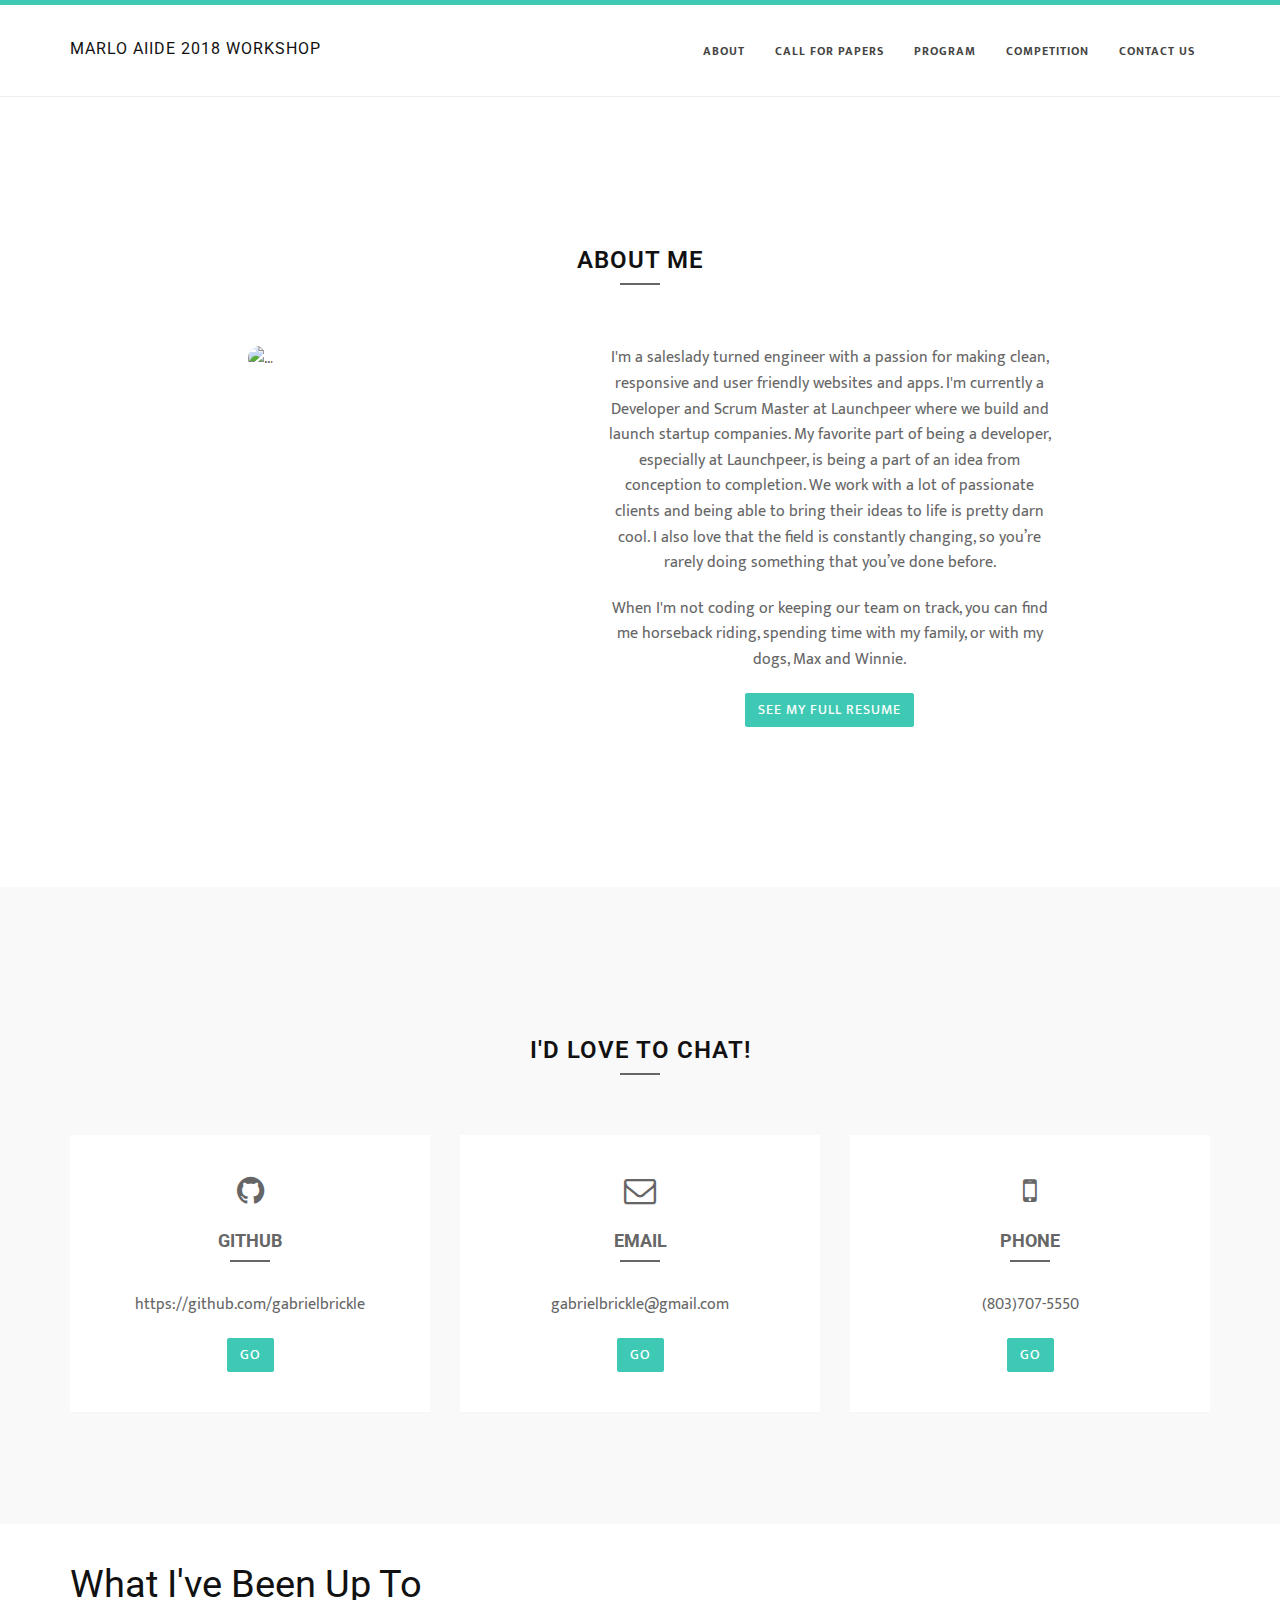
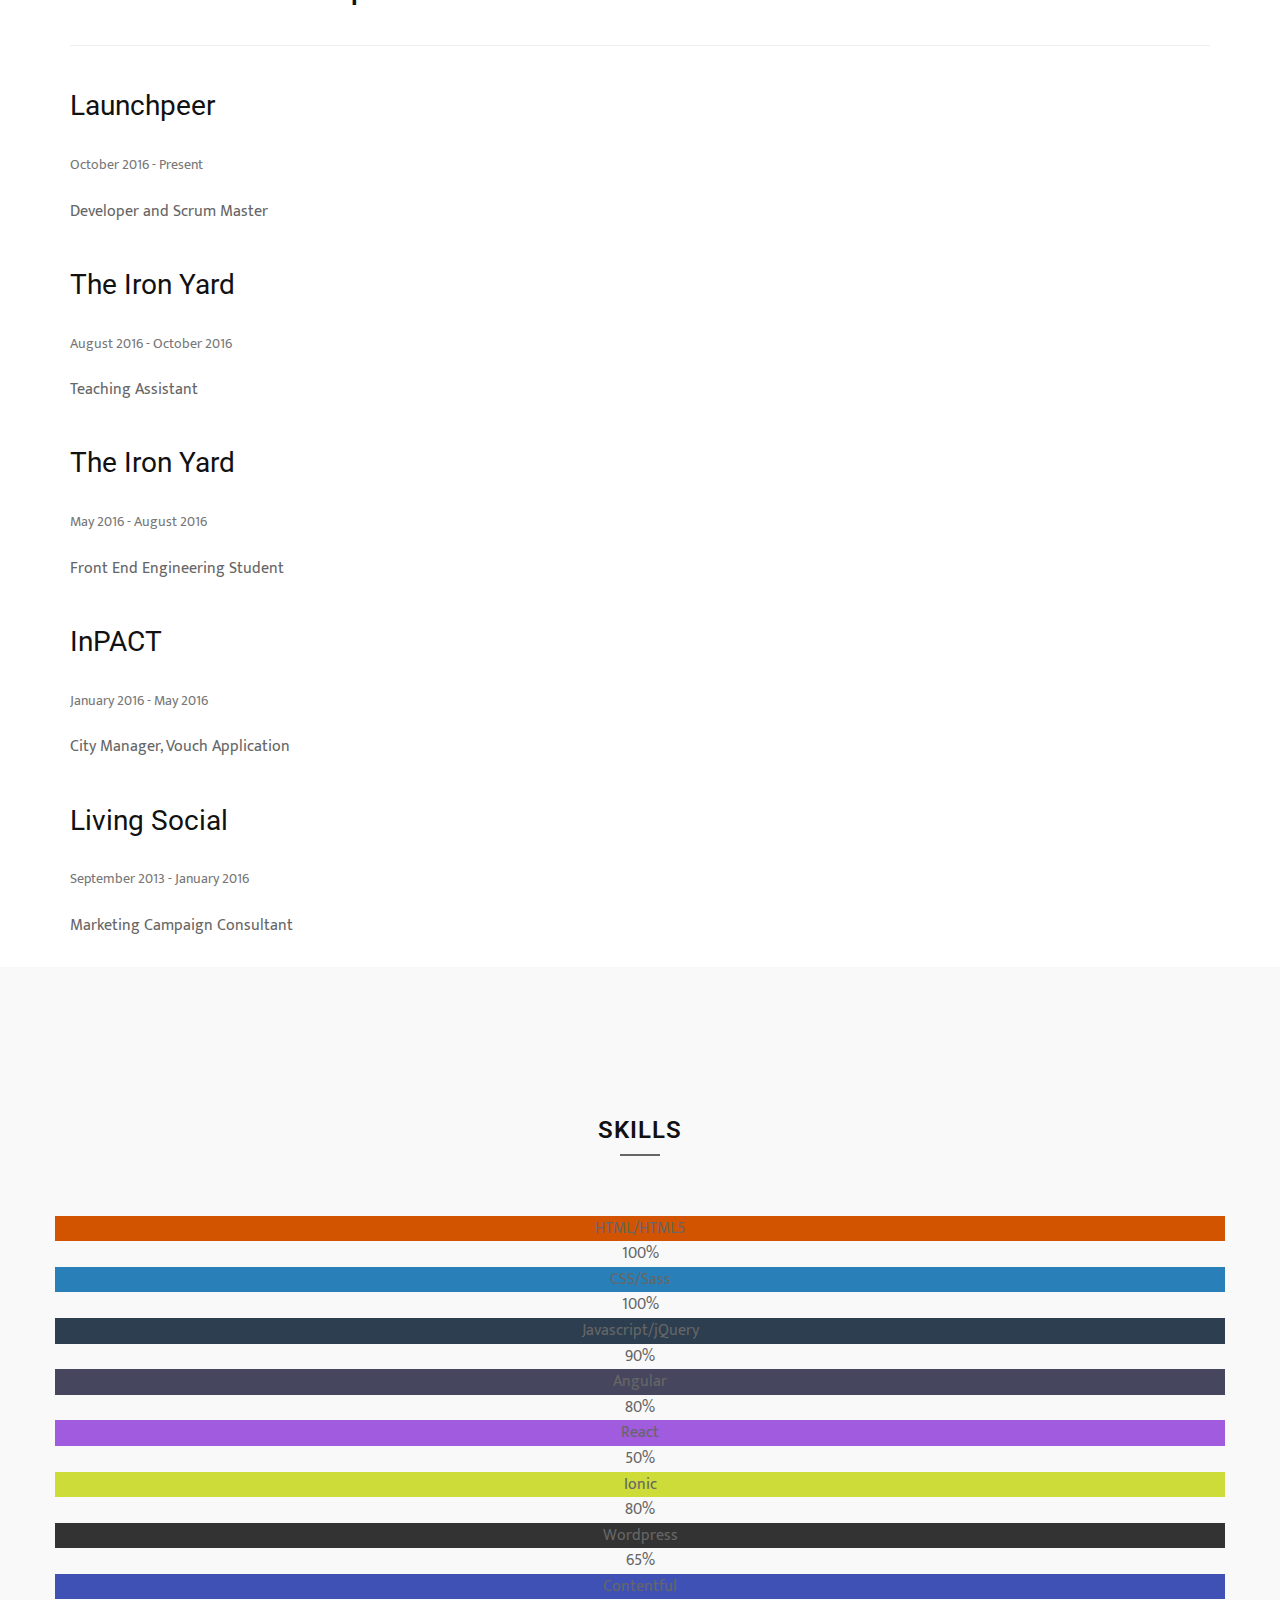
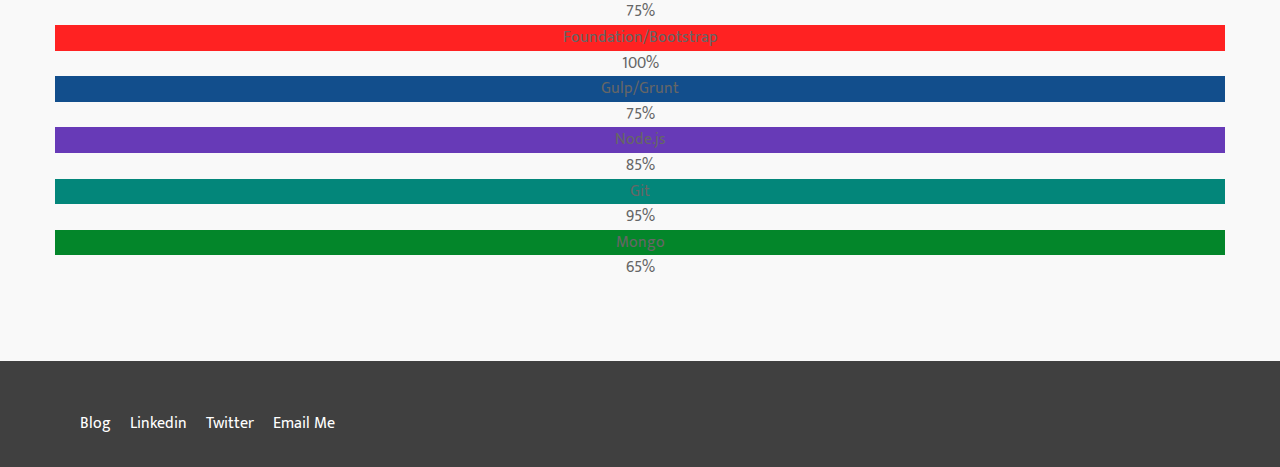
==== test.html @ 27cfbae3 "Merge branch 'master' of https://github.com/marlo-ai/marlo-ai.github.io" ====
<!DOCTYPE html>
<html lang="en">

<head>
    <meta charset="utf-8">
    <meta name="viewport" content="width=device-width, initial-scale=1.0">
    <meta name="description" content="">
    <meta name="author" content="">

    <title>MARLO AIIDE 2018 Workshop</title>

    <!-- css -->
    <link rel="stylesheet" href="https://maxcdn.bootstrapcdn.com/bootstrap/3.2.0/css/bootstrap.min.css">
    <link href="font-awesome/css/font-awesome.min.css" rel="stylesheet" type="text/css" />
    <link href="css/nivo-lightbox.css" rel="stylesheet" />
    <link href="css/nivo-lightbox-theme/default/default.css" rel="stylesheet" type="text/css" />
    <link href="css/animations.css" rel="stylesheet" />
    <link href="css/style.css" rel="stylesheet">
    <link href="color/default.css" rel="stylesheet">
    <link href="css/custom.css" rel="stylesheet">

</head>

<body id="page-top" data-spy="scroll" data-target=".navbar-custom">


    <!-- Navigation -->
    <div id="navigation">
        <nav class="navbar navbar-custom" role="navigation">
            <div class="container">
                <div class="row">
                    <div class="col-md-3">
                        <div class="site-logo">
                            <a href="index.html" class="brand">MARLO AIIDE 2018 Workshop</a>
                        </div>
                    </div>


                    <div class="col-md-9">

                        <!-- Brand and toggle get grouped for better mobile display -->
                        <div class="navbar-header">
                            <button type="button" class="navbar-toggle" data-toggle="collapse" data-target="#menu">
                                <i class="fa fa-bars"></i>
                            </button>
                        </div>
                        <!-- Collect the nav links, forms, and other content for toggling -->
                        <div class="collapse navbar-collapse" id="menu">
                            <ul class="nav navbar-nav navbar-right">
                                <!-- <li class="active"><a href="#intro">Home</a></li> -->
                                 <li><a href="#about">About</a></li>
                                 <li><a href="#cfp">Call for Papers</a></li>
                                 <li><a href="#program">Program</a></li>
                                 <li><a href="#competition">Competition</a></li>
                                 <li><a href="#contact">Contact us</a></li>
                               
                            </ul>
                        </div>
                        <!-- /.Navbar-collapse -->

                    </div>
                </div>
            </div>
            <!-- /.container -->
        </nav>
    </div>
    <!-- /Navigation -->










    <!-- Section: about -->
    <section id="about" class="home-section color-dark bg-white">
      <div class="container marginbot-50">
          <div class="row">
              <div class="col-lg-8 col-lg-offset-2">
                  <div>
                      <div class="section-heading text-center">
                          <h2 class="h-bold">About Me</h2>
                          <div class="divider-header"></div>
                      </div>
                  </div>
              </div>
          </div>

      </div>

        <div class="container marginbot-50">
            <div class="row">
                <div class="col-lg-12">
                  <div class="col-lg-4">
                    <div class="animatedParent">
                        <div class="section-heading text-center animated bounceInDown">
                            <img src="img/headshot.png" alt="..." class="img-circle">

                        </div>
                    </div>
                  </div>
                  <div class="col-lg-8">
                    <div class="col-lg-8 col-lg-offset-2 animatedParent">
                        <div class="text-center">
                            <p>
                                I'm a saleslady turned engineer with a passion for making clean, responsive and user friendly websites and apps. I'm currently a Developer and Scrum Master at Launchpeer where we build and launch startup companies. My favorite part of being a developer, especially at Launchpeer, is being a part of an idea from conception to completion. We work with a lot of passionate clients and being able to bring their ideas to life is pretty darn cool. I also love that the field is constantly changing, so you’re rarely doing something that you’ve done before.
                            </p>
                            <p>
                                When I'm not coding or keeping our team on track, you can find me horseback riding, spending time with my family, or with my dogs, Max and Winnie.
                            </p>
                            <a href="#service" class="btn btn-skin btn-scroll" onClick="window.open('resume/GabrielBudisavljevic2pdf.pdf');">See My Full Resume</a>
                        </div>
                    </div>
                  </div>
                </div>




    </section>
    <!-- /Section: about -->


    <!-- Section: services -->
    <section id="service" class="home-section color-dark bg-gray">
        <div class="container marginbot-50">
            <div class="row">
                <div class="col-lg-8 col-lg-offset-2">
                    <div>
                        <div class="section-heading text-center">
                            <h2 class="h-bold">I'd love to chat!</h2>
                            <div class="divider-header"></div>
                        </div>
                    </div>
                </div>
            </div>

        </div>

        <div class="text-center">
            <div class="container">

                <div class="row animatedParent">
                    <div class="col-xs-6 col-sm-4 col-md-4">
                        <div class="animated rotateInDownLeft">
                            <div class="service-box">
                                <div class="service-icon">
                                    <span class="fa fa-github fa-2x"></span>
                                </div>
                                <div class="service-desc">
                                    <h5>Github</h5>
                                    <div class="divider-header"></div>
                                    <p>
                                        https://github.com/gabrielbrickle
                                    </p>
                                    <a href="https://github.com/gabrielbrickle" class="btn btn-skin" target="_blank">Go</a>
                                </div>
                            </div>
                        </div>
                    </div>
                    <div class="col-xs-6 col-sm-4 col-md-4">
                        <div class="animated rotateInDownLeft slow">
                            <div class="service-box">
                                <div class="service-icon">
                                    <span class="fa fa-envelope-o fa-2x"></span>
                                </div>
                                <div class="service-desc">
                                    <h5>Email</h5>
                                    <div class="divider-header"></div>
                                    <p>
                                        gabrielbrickle@gmail.com
                                    </p>
                                    <a href="mailto:gabrielbrickle@gmail.com" class="btn btn-skin">Go</a>
                                </div>
                            </div>
                        </div>
                    </div>
                    <div class="col-xs-6 col-sm-4 col-md-4">
                        <div class="animated rotateInDownLeft slower">
                            <div class="service-box">
                                <div class="service-icon">
                                    <span class="fa fa-mobile fa-2x"></span>
                                </div>
                                <div class="service-desc">
                                    <h5>Phone</h5>
                                    <div class="divider-header"></div>
                                    <p>
                                        (803)707-5550
                                    </p>
                                    <a href="tel:8037075550" class="btn btn-skin">Go</a>
                                </div>
                            </div>
                        </div>
                    </div>

                </div>
            </div>
        </div>
    </section>
    <!-- /Section: services -->





























    <!-- Section: works -->
    <!-- <section id="works" class="home-section color-dark text-center bg-white">
        <div class="container marginbot-50">
            <div class="row">
                <div class="col-lg-8 col-lg-offset-2">
                    <div>
                        <div class="animatedParent">
                            <div class="section-heading text-center">
                                <h2 class="h-bold animated bounceInDown">Projects</h2>
                                <div class="divider-header"></div>
                            </div>
                        </div>
                    </div>
                </div>
            </div>
        </div>
            <div class="container">
            	<div class="row">
                	<div id="carousel-example-generic" class="carousel slide" data-ride="carousel">
            			<ol class="carousel-indicators">
            			  	<li data-target="#carousel-example-generic" data-slide-to="0" class="active"></li>
            			    <li data-target="#carousel-example-generic" data-slide-to="1"></li>
            			    <li data-target="#carousel-example-generic" data-slide-to="2"></li>
            			</ol>
            			<div class="carousel-inner">
            			    <div class="item active">
            			    	<img src="img/unlockchucktownsnip.jpg" alt="First slide">
                                <div class="header-text hidden-xs">
                                    <div class="col-md-12 text-center">
                                        <h2>
                                        	<span>Unlock Chucktown</span>
                                        </h2>
                                        <br>
                                        <div class="">
                                            <a class="btn btn-theme btn-sm btn-min-block" href="#">Login</a><a class="btn btn-theme btn-sm btn-min-block" href="http://unlockchucktown.com/" target="_blank">Visit Site</a></div>
                                    </div>
                                </div>
            			    </div>
            			    <div class="item">
            			    	<img src="http://unsplash.s3.amazonaws.com/batch%209/barcelona-boardwalk.jpg" alt="Second slide">
                                <div class="header-text hidden-xs">
                                    <div class="col-md-12 text-center">
                                        <h2>
                                            <span>Welcome to LOREM IPSUM</span>
                                        </h2>
                                        <br>
                                        <h3>
                                        	<span>Lorem ipsum dolor sit amet, consectetur adipiscing elit.</span>
                                        </h3>
                                        <br>
                                        <div class="">
                                            <a class="btn btn-theme btn-sm btn-min-block" href="#">Login</a><a class="btn btn-theme btn-sm btn-min-block" href="#">Register</a></div>
                                    </div>
                                </div>
            			    </div>
            			    <div class="item">
            			    	<img src="http://unsplash.s3.amazonaws.com/batch%209/barcelona-boardwalk.jpg" alt="Third slide">
                                <div class="header-text hidden-xs">
                                    <div class="col-md-12 text-center">
                                        <h2>
                                            <span>Welcome to LOREM IPSUM</span>
                                        </h2>
                                        <br>
                                        <h3>
                                        	<span>Lorem ipsum dolor sit amet, consectetur adipiscing elit.</span>
                                        </h3>
                                        <br>
                                        <div class="">
                                            <a class="btn btn-theme btn-sm btn-min-block" href="#">Login</a><a class="btn btn-theme btn-sm btn-min-block" href="#">Register</a></div>
                                    </div>
                                </div>
            			    </div>
            			</div>
            			<a class="left carousel-control" href="#carousel-example-generic" data-slide="prev">
            		    	<span class="glyphicon glyphicon-chevron-left"></span>
            			</a>
            			<a class="right carousel-control" href="#carousel-example-generic" data-slide="next">
            		    	<span class="glyphicon glyphicon-chevron-right"></span>
            			</a>
            		</div>
            	</div>
            </div>
    </section> -->
    <!-- /Section: works -->
    <!-- Section - work experience -->

                <div class="container">
                    		<div class="row">
                				<div class="col-md-12">
                					<div class="page-header">
                					  <h1>What I've Been Up To</h1>
                					</div>
                					<div style="display:inline-block;width:100%;overflow-y:auto;">
                					<ul class="timeline timeline-horizontal">
                						<li class="timeline-item">
                							<div class="timeline-badge"><img src="img/launchpeer.jpg" alt=""></div>
                							<div class="timeline-panel">
                								<div class="timeline-heading">
                									<h4 class="timeline-title">Launchpeer</h4>
                									<p><small class="text-muted">October 2016 - Present</small></p>
                								</div>
                								<div class="timeline-body">
                									<p>Developer and Scrum Master</p>
                								</div>
                							</div>
                						</li>
                						<li class="timeline-item">
                							<div class="timeline-badge"><img src="img/ironyard.png" alt=""></div>
                							<div class="timeline-panel">
                								<div class="timeline-heading">
                									<h4 class="timeline-title">The Iron Yard</h4>
                									<p><small class="text-muted">August 2016 - October 2016</small></p>
                								</div>
                								<div class="timeline-body">
                									<p>Teaching Assistant</p>
                								</div>
                							</div>
                						</li>
                						<li class="timeline-item">
                							<div class="timeline-badge"><img src="img/ironyard.png" alt=""></i></div>
                							<div class="timeline-panel">
                								<div class="timeline-heading">
                									<h4 class="timeline-title">The Iron Yard</h4>
                									<p><small class="text-muted">May 2016 - August 2016</small></p>
                								</div>
                								<div class="timeline-body">
                									<p>Front End Engineering Student</p>
                								</div>
                							</div>
                						</li>
                						<li class="timeline-item">
                							<div class="timeline-badge"><img src="img/inpact.png" alt=""></div>
                							<div class="timeline-panel">
                								<div class="timeline-heading">
                									<h4 class="timeline-title">InPACT</h4>
                									<p><small class="text-muted">January 2016 - May 2016</small></p>
                								</div>
                								<div class="timeline-body">
                									<p>City Manager, Vouch Application</p>
                								</div>
                							</div>
                						</li>
                						<li class="timeline-item">
                							<div class="timeline-badge"><img src="img/ls.png" alt=""></div>
                							<div class="timeline-panel">
                								<div class="timeline-heading">
                									<h4 class="timeline-title">Living Social</h4>
                									<p><small class="text-muted">September 2013 - January 2016</small></p>
                								</div>
                								<div class="timeline-body">
                									<p>Marketing Campaign Consultant</p>
                								</div>
                							</div>
                						</li>
                					</ul>
                				</div>
                				</div>
                			</div>

                		</div>
        <!--/.EMPLOYEMENT END-->
    <!-- Section: contact -->
    <section id="contact" class="home-section nopadd-bot color-dark bg-gray text-center">
        <div class="container marginbot-50">
            <div class="row">
                <div class="col-lg-8 col-lg-offset-2">
                    <div class="animatedParent">
                        <div class="section-heading text-center">
                            <h2 class="h-bold animated bounceInDown">Skills</h2>
                            <div class="divider-header"></div>
                        </div>
                    </div>
                </div>
            </div>

        </div>

        <div class="container">

            <div class="row marginbot-80">

                <div class="skillbar clearfix " data-percent="100%">
                    <div class="skillbar-title" style="background: #d35400;"><span>HTML/HTML5</span></div>
                    <div class="skillbar-bar" style="background: #e67e22;"></div>
                    <div class="skill-bar-percent">100%</div>
                </div>
                <!-- End Skill Bar -->

                <div class="skillbar clearfix " data-percent="100%">
                    <div class="skillbar-title" style="background: #2980b9;"><span>CSS/Sass</span></div>
                    <div class="skillbar-bar" style="background: #3498db;"></div>
                    <div class="skill-bar-percent">100%</div>
                </div>
                <!-- End Skill Bar -->

                <div class="skillbar clearfix " data-percent="90%">
                    <div class="skillbar-title" style="background: #2c3e50;"><span>Javascript/jQuery</span></div>
                    <div class="skillbar-bar" style="background: #2c3e50;"></div>
                    <div class="skill-bar-percent">90%</div>
                </div>
                <!-- End Skill Bar -->

                <div class="skillbar clearfix " data-percent="80%">
                    <div class="skillbar-title" style="background: #46465e;"><span>Angular</span></div>
                    <div class="skillbar-bar" style="background: #5a68a5;"></div>
                    <div class="skill-bar-percent">80%</div>
                </div>

                <div class="skillbar clearfix " data-percent="50%">
                    <div class="skillbar-title" style="background: #a05bde;"><span>React</span></div>
                    <div class="skillbar-bar" style="background: #be5bde;"></div>
                    <div class="skill-bar-percent">50%</div>
                </div>

                <div class="skillbar clearfix " data-percent="80%">
                    <div class="skillbar-title" style="background: #cddc39;"><span>Ionic</span></div>
                    <div class="skillbar-bar" style="background: #89c34a;"></div>
                    <div class="skill-bar-percent">80%</div>
                </div>
                <!-- End Skill Bar -->

                <div class="skillbar clearfix " data-percent="65%">
                    <div class="skillbar-title" style="background: #333333;"><span>Wordpress</span></div>
                    <div class="skillbar-bar" style="background: #525252;"></div>
                    <div class="skill-bar-percent">65%</div>
                </div>

                <div class="skillbar clearfix " data-percent="75%">
                    <div class="skillbar-title" style="background: #3f51b5;"><span>Contentful</span></div>
                    <div class="skillbar-bar" style="background: #3f69b5;"></div>
                    <div class="skill-bar-percent">75%</div>
                </div>
                <!-- End Skill Bar -->

                <div class="skillbar clearfix " data-percent="100%">
                    <div class="skillbar-title" style="background: #ff2222;"><span>Foundation/Bootstrap</span></div>
                    <div class="skillbar-bar" style="background: #ff5722;"></div>
                    <div class="skill-bar-percent">100%</div>
                </div>
                <!-- End Skill Bar -->

                <div class="skillbar clearfix " data-percent="75%">
                    <div class="skillbar-title" style="background: #124e8c;"><span>Gulp/Grunt</span></div>
                    <div class="skillbar-bar" style="background: #4288d0;"></div>
                    <div class="skill-bar-percent">75%</div>
                </div>
                <!-- End Skill Bar -->

                <div class="skillbar clearfix " data-percent="85%">
                    <div class="skillbar-title" style="background: #673ab7;"><span>Node.js</span></div>
                    <div class="skillbar-bar" style="background: #bc76c7;"></div>
                    <div class="skill-bar-percent">85%</div>
                </div>
                <!-- End Skill Bar -->

                <div class="skillbar clearfix " data-percent="95%">
                    <div class="skillbar-title" style="background: #03867a;"><span>Git</span></div>
                    <div class="skillbar-bar" style="background: #009688;"></div>
                    <div class="skill-bar-percent">95%</div>
                </div>

                <div class="skillbar clearfix " data-percent="65%">
                    <div class="skillbar-title" style="background: #03862a;"><span>Mongo</span></div>
                    <div class="skillbar-bar" style="background: #4caf50;"></div>
                    <div class="skill-bar-percent">65%</div>
                </div>
                <!-- End Skill Bar -->



            </div>
    </section>
    <!-- /Section: contact -->


    <footer>
        <div class="container">
            <div class="row">
                <div class="col-md-6">
                    <ul class="footer-menu">
                        <li><a href="https://tiyfinalproject.wordpress.com/" target="_blank">Blog</a></li>
                        <li><a href="https://www.linkedin.com/in/gabriel-brickle-aa842b4a" target="_blank">Linkedin</a></li>
                        <li><a href="https://twitter.com/gabrielbrickle" target="_blank">Twitter</a></li>
                        <li><a href="mailto:gabrielbrickle@gmail.com">Email Me</a></li>
                    </ul>
                </div>
                <div class="col-md-6 text-right">

                    <!--
                        All links in the footer should remain intact.
                        Licenseing information is available at: http://bootstraptaste.com/license/
                        You can buy this theme without footer links online at: http://bootstraptaste.com/buy/?theme=Bocor
                    -->
                </div>
            </div>
        </div>
    </footer>

    <!-- Core JavaScript Files -->
    <script src="js/jquery.min.js"></script>
    <script src="http://maxcdn.bootstrapcdn.com/bootstrap/3.2.0/js/bootstrap.min.js"></script>
    <script src="js/jquery.sticky.js"></script>
    <script src="js/jquery.easing.min.js"></script>
    <script src="js/jquery.scrollTo.js"></script>
    <script src="js/jquery.appear.js"></script>
    <script src="js/stellar.js"></script>
    <script src="js/nivo-lightbox.min.js"></script>
    <script src="js/typed.js" type="text/javascript"></script>
    <script src="js/custom.js"></script>
    <script src="js/css3-animate-it.js"></script>

</body>

</html>
---- css/nivo-lightbox-theme/default/default.css ----
/*
 * Nivo Lightbox Default Theme v1.0
 * http://dev7studios.com/nivo-lightbox
 *
 * Copyright 2013, Dev7studios
 * Free to use and abuse under the MIT license.
 * http://www.opensource.org/licenses/mit-license.php
 */
 
.nivo-lightbox-theme-default.nivo-lightbox-overlay { 
	background: #666;
	background: rgba(0,0,0,0.6); 
}
.nivo-lightbox-theme-default .nivo-lightbox-content.nivo-lightbox-loading { background: url(loading.gif) no-repeat 50% 50%; }

.nivo-lightbox-theme-default .nivo-lightbox-nav {
	top: 10%;
	width: 8%;
	height: 80%;
	text-indent: -9999px;
	background-repeat: no-repeat;
	background-position: 50% 50%;
	opacity: 0.5;
}
.nivo-lightbox-theme-default .nivo-lightbox-nav:hover { 
	opacity: 1; 
	background-color: rgba(0,0,0,0.5);
}
.nivo-lightbox-theme-default .nivo-lightbox-prev { 
	background-image: url(prev.png); 
	border-radius: 0 3px 3px 0;
}
.nivo-lightbox-theme-default .nivo-lightbox-next { 
	background-image: url(next.png); 
	border-radius: 3px 0 0 3px;
}

.nivo-lightbox-theme-default .nivo-lightbox-close {
	display: block;
	background: url(close.png) no-repeat 5px 5px;
	width: 16px;
	height: 16px;
	text-indent: -9999px;
	padding: 5px;
	opacity: 0.5;
}
.nivo-lightbox-theme-default .nivo-lightbox-close:hover { opacity: 1; }

.nivo-lightbox-theme-default .nivo-lightbox-title-wrap { bottom: -7%; }
.nivo-lightbox-theme-default .nivo-lightbox-title {
	font: 14px/20px 'Helvetica Neue', Helvetica, Arial, sans-serif;
	font-style: normal;
	font-weight: normal;
	background: #000;
	color: #fff;
	padding: 7px 15px;
	border-radius: 30px;
}

.nivo-lightbox-theme-default .nivo-lightbox-image img {
	background: #fff;
	-webkit-box-shadow: 0px 1px 1px rgba(0,0,0,0.4);
	   -moz-box-shadow: 0px 1px 1px rgba(0,0,0,0.4);
	        box-shadow: 0px 1px 1px rgba(0,0,0,0.4);
}
.nivo-lightbox-theme-default .nivo-lightbox-ajax,
.nivo-lightbox-theme-default .nivo-lightbox-inline {
	background: #fff;
	padding: 40px;
	-webkit-box-shadow: 0px 1px 1px rgba(0,0,0,0.4);
	   -moz-box-shadow: 0px 1px 1px rgba(0,0,0,0.4);
	        box-shadow: 0px 1px 1px rgba(0,0,0,0.4);
}

@media (-webkit-min-device-pixel-ratio: 1.3),
       (-o-min-device-pixel-ratio: 2.6/2),
       (min--moz-device-pixel-ratio: 1.3),
       (min-device-pixel-ratio: 1.3),
       (min-resolution: 1.3dppx) {

	.nivo-lightbox-theme-default .nivo-lightbox-content.nivo-lightbox-loading { 
		background-image: url(loading@2x.gif); 
		background-size: 32px 32px;
	}
	.nivo-lightbox-theme-default .nivo-lightbox-prev { 
		background-image: url(prev@2x.png); 
		background-size: 48px 48px;
	}
	.nivo-lightbox-theme-default .nivo-lightbox-next { 
		background-image: url(next@2x.png); 
		background-size: 48px 48px;
	}
	.nivo-lightbox-theme-default .nivo-lightbox-close { 
		background-image: url(close@2x.png); 
		background-size: 16px 16px;
	}
	
}
---- css/style.css ----
/* ==== Google font ==== */
@import url(http://fonts.googleapis.com/css?family=Roboto:400,300,700,900);
@import url('http://fonts.googleapis.com/css?family=Ek+Mukta:400,600,700');
*{
	padding:0;
	margin:0;
}


body {
    width: 100%;
    height: 100%;
    font-family: 'Ek Mukta', sans-serif;
	font-weight: 300;
    color: #666;
    background-color: #fff;
	font-size: 16px;
    line-height: 1.6em;
	font-weight: 400;
	overflow-x: hidden;
}

html {
    width: 100%;
    height: 100%;
}

h1 {
	font-size: 38px;
}
h2 {
	font-size: 36px;
}
h3 {
	font-size: 32px;
}
h4 {
	font-size: 28px;
}
h5 {
	font-size: 24px;
}
h6 {
	font-size: 20px;
}

h1,
h2,
h3,
h4,
h5,
h6 {
    margin: 0 0 30px;
    font-family: 'Roboto', sans-serif;
    font-weight: 400;
	color: #111;
}

h1.h-xlight,h2.h-xlight,h3.h-xlight ,h4.h-xlight ,h5.h-xlight ,h6.h-xlight  {
	font-weight: 200;
}

h1.h-light,h2.h-light,h3.h-light ,h4.h-light ,h5.h-light ,h6.h-light  {
	font-weight: 300;
}

h1.h-bold,h2.h-bold,h3.h-bold ,h4.h-bold ,h5.h-bold ,h6.h-bold  {
	font-weight: 600;
}

h1.font-light,h2.font-light,h3.font-light,h4.font-light,h5.font-light,h6.font-light {
	color: #fff;
}

.big-heading {
	font-size: 48px;
	font-weight: 700;
}

p {
    margin: 0 0 20px;

}

p.lead {
	font-weight: 600;
}

.highlight-light {
	background-color: rgba(255,255,255,.5);
	padding: 20px;
	display: inline-block;
	color: #111;
}

.highlight-dark {
	background-color: rgba(0,0,0,.5);
	padding: 20px;
	display: inline-block;
	color: #fff;
}

.highlight-color {
	padding: 20px;
	display: inline-block;
}

a {
    color: #666;
    -webkit-transition: all .2s ease-in-out;
    -moz-transition: all .2s ease-in-out;
    transition: all .2s ease-in-out;
}

a:hover,
a:focus {
    text-decoration: none;
}

blockquote {
  padding: 10px 20px;
  margin: 0 0 20px;
  font-size: 24px;
	line-height: 1.5em;
  font-weight: 300;
  color: #999;
}

blockquote.bg-light {
	background-color: rgba(255,255,255,.8);
	padding: 20px;
	color: #222;
}

blockquote.bg-dark {
	background-color: rgba(0,0,0,.8);
	padding: 20px;
}

blockquote strong {
  font-weight: 700;
}




.light {
    font-weight: 400;
}

/* --- logo --- */
.site-logo {
	margin-top: 10px;
}
.site-logo a.brand {
	color: #111;
	text-transform: uppercase;
	font-family: 'Roboto', sans-serif;
	margin-top: 20px;
}


/* ------- Navigation ------------ */
#navigation {
	background: #fff;
	z-index: 9999;
	width:100%;
    box-sizing:border-box;
	border-bottom: 1px solid #eee;
	box-shadow:0px 0px 20px rgba(0, 0, 0, 0.1);
}


.navbar {
    margin-bottom: 0;
}

.navbar-brand {
    font-weight: 700;
}


.navbar-brand:focus {
    outline: 0;
}

.nav.navbar-nav {
    background-color: rgba(255,255,255,.6);
}

.navbar-custom.top-nav-collapse .nav.navbar-nav {
    background-color: rgba(0,0,0,0);
}


.navbar-custom ul.nav li a {
	font-size: 12px;
	letter-spacing: 1px;
    color: #444;
	text-transform: uppercase;
	font-weight: 700;
}

.navbar-custom.top-nav-collapse ul.nav li a {
	    -webkit-transition: all .2s ease-in-out;
    -moz-transition: all .2s ease-in-out;
    transition: all .2s ease-in-out;
	color: #fff;
}

.navbar-custom ul.nav ul.dropdown-menu {
	  border-radius: 0;
	margin-top: 21px;
	border-top: none;
}

.navbar-custom ul.nav li a:hover ul.dropdown-menu {
	    -webkit-transition: all .2s ease-in-out;
    -moz-transition: all .2s ease-in-out;
    transition: all .2s ease-in-out;
}


.navbar-custom ul.nav ul.dropdown-menu li {
	border-bottom: 1px solid #f5f5f5;

}

.navbar-custom ul.nav ul.dropdown-menu li:last-child{
	border-bottom: none;
}

.navbar-custom ul.nav ul.dropdown-menu li a {
	padding: 10px 20px;
}

.navbar-custom ul.nav ul.dropdown-menu li a:hover {
	background: #fefefe;
}

.navbar-custom.top-nav-collapse ul.nav ul.dropdown-menu li a {
	color: #666;
}

.navbar-custom .nav li a {
    -webkit-transition: background .3s ease-in-out;
    -moz-transition: background .3s ease-in-out;
    transition: background .3s ease-in-out;
}

.navbar-custom .nav li a:hover,
.navbar-custom .nav li a:focus,
.navbar-custom .nav li.active {
    outline: 0;
    background-color: rgba(255,255,255,.2);
}
.navbar-custom .nav li a:hover,
.navbar-custom .nav li a:focus,
.navbar-custom .nav li.active {
    outline: 0;
    background-color: rgba(255,255,255,.2);
}

.navbar-toggle {
    padding: 4px 6px;
    font-size: 14px;
    color: #fff;
}

.navbar-toggle:focus,
.navbar-toggle:active {
    outline: 0;
}


/* misc */
hr {
  margin-top: 10px;
}

hr.bold {
  border-top: 3px solid #eee;
}

.divider-header {
	display: block;
	width: 40px;
	height: 2px;
	margin: 0 auto;
	margin-bottom: 10px;
}

.divider-short {
	display: block;
	width: 60px;
	height: 5px;
	margin: 0 auto;
	margin-bottom: 10px;
}

/* margins */
.marginbot-0{margin-bottom:0 !important;}
.marginbot-10{margin-bottom:10px !important;}
.marginbot-20{margin-bottom:20px !important;}
.marginbot-30{margin-bottom:30px !important;}
.marginbot-40{margin-bottom:40px !important;}
.marginbot-50{margin-bottom:50px !important;}
.marginbot-60{margin-bottom:60px !important;}
.marginbot-70{margin-bottom:70px !important;}
.marginbot-80{margin-bottom:80px !important;}
.marginbot-90{margin-bottom:90px !important;}
.marginbot-100{margin-bottom:100px !important;}

.margintop-0{margin-top:0 !important;}
.margintop-10{margin-top:10px !important;}
.margintop-20{margin-top:20px !important;}
.margintop-30{margin-top:30px !important;}
.margintop-40{margin-top:40px !important;}
.margintop-45{margin-top:45px !important;}
.margintop-50{margin-top:50px !important;}

/* ===========================
--- General sections
============================ */

.home-section {
    padding-top: 150px;
    padding-bottom: 110px;
	display:block;
    position:relative;
    z-index:120;
}

.inner-section {
    padding-top: 110px;
    padding-bottom: 110px;
}


.home-section.nopadd-bot {
    padding-bottom: 0;
}


.section-heading h2 {
	font-size: 24px;
	letter-spacing: 1px;
	text-transform: uppercase;
	margin-bottom: 10px;
}

.section-heading p {
	font-weight: 300;
	font-size: 20px;
	line-height: 1.6em;
}

.color-dark .section-heading h2 {
	color: #111;
}
.color-dark .section-heading p {
	color: #444;
}

.color-dark .divider-short {
	background: #666;
}
.color-dark .divider-header {
	background: #666;
}

.color-light .divider-short {
	background: #666;
}
.color-light .divider-header {
	background: #666;
}


.color-light .section-heading h2 {
	color: #fff;
}
.color-light .section-heading p {
	color: #fefefe;
}

.color-light blockquote,.color-light p {
	color: #fefefe;
}

/* --- section bg var --- */

.bg-white {
	background: #fff;
}

.bg-gray {
	background: #f9f9f9;
}


.bg-dark {
	background: #404040;
}

/* --- section color var --- */

.text-light {
	color: #fff;
}



/* ===========================
--- Intro
============================ */

.hero { background: url(../img/hero-bg.jpg) no-repeat center center; -webkit-background-size: cover; -moz-background-size: cover; -o-background-size: cover; background-size: cover; padding: 200px 0 200px 0; height: auto; }
.hero h1 { font-size: 40px; letter-spacing: 12px; margin: 40px 0 10px; font-weight: 900; color: #fff;}
.hero h1 span { color: #a1a9b0; display: inline-block; }
.hero p { font-size: 24px; font-weight: 400; color: #fefefe; }
.learn-more-btn { background: rgba(61, 201, 179, 1); padding: 20px 40px; border-radius: 5px; -moz-border-radius: 5px; -webkit-border-radius: 5px; -o-border-radius: 5px; color: #fff; text-transform: uppercase; letter-spacing: 1px; display: inline-block; -webkit-box-shadow: 0px 3px 0px 0px #309383; -moz-box-shadow: 0px 3px 0px 0px #309383; box-shadow: 0px 3px 0px 0px #309383; margin: 60px 0 0; font-weight: bold; }
.learn-more-btn:hover, .learn-more-btn:focus { background: rgba(61, 201, 179, 0.6); color: #fff; }



.intro {
	width:100%;
	position:relative;
	padding:0;
}
.intro-inner {
	width:100%;
	position:relative;
	padding:120px 0 20px;
}

.brand-heading {
    font-size: 40px;
}

.intro-text {
    font-size: 18px;
}


/* Carousel Styles */

.carousel-inner img {
    width: 100%;
    max-height: 650px;
}

.carousel-control {
    width: 0;
}

.carousel-control.left,
.carousel-control.right {
	opacity: 1;
	filter: alpha(opacity=100);
	background-image: none;
	background-repeat: no-repeat;
	text-shadow: none;
}

.carousel-control.left span {
	padding: 0;
}

.carousel-control.right span {
	padding: 0;
}

.carousel-control .glyphicon-chevron-left,
.carousel-control .glyphicon-chevron-right,
.carousel-control .icon-prev,
.carousel-control .icon-next {
	position: absolute;
	top: 45%;
	z-index: 5;
	display: inline-block;
}

.carousel-control .glyphicon-chevron-left,
.carousel-control .icon-prev {
	left: 30px;
}

.carousel-control .glyphicon-chevron-right,
.carousel-control .icon-next {
	right: 30px;
}



.carousel-control.left span:hover,
.carousel-control.right span:hover {
	opacity: .7;
	filter: alpha(opacity=70);
}

.carousel-inner > .item {
  margin-left:0;
  margin-top:0;
  margin-bottom:0;
  padding-left: 0;
  width: 100%;
  height: auto;
}
.carousel-inner > .item > img,
.carousel-inner > .item > a > img {
  display: block;
  max-width: 100%;
  height: auto;
  margin-left:0;
  padding-left: 0;
}


/* Carousel Header Styles */
.header-text {
    position: absolute;
    top: 20%;
    left: 1.8%;
    right: auto;
    width: 96.66666666666666%;
    color: #fff;
}

.header-text h2 {
    font-size: 40px;
}

.header-text h2 span {
	padding: 10px;
	color: #fff;
	text-transform: uppercase;
}

.header-text h3 span {
	color: #fff;
}

.btn-min-block {
    min-width: 170px;
    line-height: 26px;
}

.btn-theme {
    color: #fff;
    background-color: transparent;
    border: 2px solid #fff;
    margin-right: 15px;
}

.btn-theme:hover {
    color: #000;
    background-color: #fff;
    border-color: #fff;
}

/* ===========================
--- About
============================ */




/* ===========================
--- Services
============================ */
.service-box {
	background: #fff;
	border-bottom: 2px solid #f7f7f7;
	padding: 40px 20px;
}

.service-box:hover {
    -webkit-transition: all .2s ease-in-out;
    -moz-transition: all .2s ease-in-out;
    transition: all .2s ease-in-out;
	margin-top: -20px;
}

.service-icon {
	margin-bottom: 20px;
}

.service-desc h5 {
	text-transform: uppercase;
	font-weight: 700;
	color: #666;
	font-size: 18px;
	margin-bottom: 10px;
}
.service-desc .divider-header {
	margin-bottom: 30px;
}

/* ===========================
--- Works
============================ */

#owl-works {

}

.item {
    margin: 10px;
}

.item img {
    display: block;
    width: 100%;
    height: auto;
}

/* ===========================
--- Contact
============================ */


.form-group {
  margin-bottom: 20px;
}

form#contact-form .form-group label {
	text-align: left !important;
	display: block;
	text-transform: uppercase;
	font-size: 16px;
}
form#contact-form input,form#contact-form select,form#contact-form textarea {
	font-size: 14px;
	line-height: 1.6em;
	border: 1px solid #eee;
  -webkit-box-shadow: none;
          box-shadow:  none;
	border-radius: 2px;
}

.btn-lg,
.btn-group-lg > .btn {
  border-radius: 2px;
}

form#contact-form input:focus,form#contact-form select:focus,form#contact-form textarea:focus {
  -webkit-box-shadow: 0 1px 2px rgba(0, 0, 0, .05);
          box-shadow: 0 1px 2px rgba(0, 0, 0, .05);
}
.input-group-addon {
  background-color: #fefefe;
  border: 1px solid #eee;
}

.widget-contact {
	text-align: left;
}



/* ===========================
--- Bottom
============================ */

.boxcol-25 {
	width: 100%;
}

.box-social {
	list-style: none;
}

.box-social li {
	width: 25%;
	float: left;
}


.box-social .social-facebook a {
	display: block;
	background: #3873ae;
}


/* ==== Sidebar ==== */
.sidebar .widget h5 {
	font-size: 18px;
	font-weight: 700;
	margin-bottom: 20px;
	text-transform: uppercase;
}
.sidebar .widget {
	margin-bottom: 50px;
}

.widget ul {
	list-style: none;
	margin-left:0;
	padding-left:0;
}
.sidebar .widget ul li {
	margin-left:0;
	padding-left:0;
	margin-bottom: 10px;
}
.sidebar .widget ul li a {
	color: #666;
}


.widget.widget_categories ul li:before {
	display: inline-block;
	font-family: 'Pe-icon-7-stroke';
	speak: none;
	font-style: normal;
	font-weight: normal;
	font-variant: normal;
	text-transform: none;
	line-height: 1;

	/* Better Font Rendering =========== */
	-webkit-font-smoothing: antialiased;
	-moz-osx-font-smoothing: grayscale;
	content: "\e684";
	margin-right: 10px;
}


.widget.widget_recent_post ul li figure {
	float: left;
	margin: 0 20px 0 0;
}

.widget.widget_recent_post ul li {
	margin-bottom: 25px;
}

.widget.widget_recent_post ul li:after {
    content: ".";
    display: block;
    height: 0;
    clear: both;
    visibility: hidden;
}
.widget.widget_recent_post ul li h6 {
	margin-bottom: 10px;
}
.widget.widget_recent_post ul li span {
	font-size: 14px;
}

.widget .tagcloud a {
	padding: 4px 10px;
	color: #fff;
	display:inline-block;
	margin: 0 10px 10px 0;
	font-size: 14px;
	border-radius: 2px;
}

.widget .tagcloud a:hover {
	color: #fff;
	background: #333;
}

/* --- widget --- */

form.search-form input {
	font-size: 18px;
	line-height: 1.6em;
	border: 1px solid #eee;
  -webkit-box-shadow: none;
          box-shadow:  none;
	border-radius: 2px;
}

form.search-form input:focus {
  -webkit-box-shadow: 0 1px 2px rgba(0, 0, 0, .05);
          box-shadow: 0 1px 2px rgba(0, 0, 0, .05);
}



/* ===========================
--- Footer
============================ */

footer {
    background-color: #404040;
}

footer {
	text-align: center;
	padding: 50px 0 30px ;

}

footer p {
	color: #f8f8f8;
	font-size: 14px;
}

footer a.totop {
	color: #fff;
	margin-bottom: 30px;
}
footer a.totop:focus {
	outline: 0;
}



/* menu */
ul.footer-menu {
	list-style: none;
}

ul.footer-menu li {
	float: left;
	margin: 0 0 0 10px;

}

ul.footer-menu li a {
	color: #fff;
	font-size: 16px;
	padding-left: 9px;
	line-height: 1.1em;
}

ul.footer-menu li:first-child a {
	border-left: none;
	padding-left: 0;
}

.social-widget {
	margin-top: 20px;
	margin-bottom: 30px;
}
.social-widget ul li a:hover {
	color: #fff;
}

footer .social-widget ul.team-social li a {
	margin: 0 5px;
}

/* === testimonial slide === */
.testimonialslide {
	margin-top:0;
	padding-top: 0;
}

.testimonialslide ul li blockquote {
	color: #fff;
	border-left: none;
}

.testimonialslide ul li h4 {
	color: #fff;
	font-weight: 900;
}
.testimonialslide ul li h4 span {
	color: #fff;
	font-weight: 400;
}


/* --- button --- */
.btn {
	border-radius: 2px;
	position: relative;
	display: inline-block;
	outline: none;
	color: #fff;
	text-decoration: none;
	text-transform: uppercase;
	letter-spacing: 1px;
	font-weight: 400;
	text-shadow: 0 0 1px rgba(255,255,255,0.3);
	font-size: 14px;
}

.btn.btn-noradius {
	border-radius: 0;
}

a.btn:focus{
	outline: 0;
}

.btn-red {
  color: #fff;
  background-color: #c83539;
  border-color: #c83539;
}
.btn-red:hover,
.btn-red:focus,
.btn-red:active,
.btn-red.active {
  color: #fff;
  background-color: #666;
  border-color: #666;
}
.btn-red:active {
  background-image: none;
}


.btn-skin:hover,
.btn-skin:focus,
.btn-skin:active,
.btn-skin.active {
  color: #fff;
  background-color: #666;
  border-color: #666;
}


.btn-default:hover,
.btn-default:focus {
    border: 1px solid #28c3ab;
    outline: 0;
    color: #000;
    background-color: #28c3ab;
}

.btn-huge {
    padding: 25px;
    font-size: 26px;
}

.banner-social-buttons {
    margin-top: 0;
}

/* --- progress --- */
.progress {
  height: 40px;

}
.progress-bar {
  font-size: 14px;
  line-height: 40px;
}

/* Media queries */

@media(min-width:767px) {

    .navbar {
        padding: 20px 0;
        border-bottom: 0;
        letter-spacing: 1px;
        background: 0 0;
        -webkit-transition: background .5s ease-in-out,padding .5s ease-in-out;
        -moz-transition: background .5s ease-in-out,padding .5s ease-in-out;
        transition: background .5s ease-in-out,padding .5s ease-in-out;
    }

    .top-nav-collapse {
        padding: 0;
        background-color: #000;
    }

    .navbar-custom.top-nav-collapse {
        border-bottom: 1px solid rgba(255,255,255,.3);
    }

    .intro {
        height: 100%;
        padding: 0;
    }

    .brand-heading {
        font-size: 100px;
    }


    .intro-text {
        font-size: 25px;
    }


}
@media (max-width:768px) {
	#navigation {
		padding: 20px 0;
	}
	.site-logo{
		margin: 0 0 0 30px;
		float:none;
	}
	.navbar-custom ul.nav li a {
		color: #eee;
	}
	.navbar-custom ul.nav ul.dropdown-menu li {
		border-bottom: 1px solid #aaa;

	}
	.navbar-header {
		margin-top:-40px;
		padding:0;
	}
	.navbar-header button {
		background: #111;
	}

	.navbar-header button.navbar-toggle {
		padding: 4px 15px;
		font-size: 14px;
		color: #fff;
	}

	.navbar-custom .nav {
		background: #444;
	}

	.service-box {
		margin-bottom: 50px;
	}

	.team-wrap {
		margin-bottom: 30px;
	}

	form#contact-form {
		margin-bottom: 50px;
	}

	.xs-marginbot-20 {
		margin-bottom: 20px;
	}

}

@media (max-width:480px) {

	.navbar-custom .nav.navbar-nav {
    background-color: rgba(255,255,255,.4);
	}

	.navbar.navbar-custom.navbar-fixed-top {
		margin-bottom: 30px;
	}
}
---- color/default.css ----
a:hover,
a:focus {
    color: #3dc9b3;
}

#navigation {
	border-top: 5px solid #3dc9b3;
}

a,.tp-caption a.btn:hover {
	color: #3dc9b3;
}
.top-nav-collapse {
	background: #3dc9b3;
}

.carousel-indicators .active {
    background-color: #3dc9b3;
}

.header-text h2 span {
    background-color: #3dc9b3;
}


.navbar-custom ul.nav ul.dropdown-menu li a:hover {
	color: #3dc9b3;
}

.owl-theme .owl-controls .owl-page.active span,
.owl-theme .owl-controls.clickable .owl-page:hover span {
    background-color: #3dc9b3;
}

.widget-avatar .avatar:hover {
    border: 5px solid #3dc9b3;
}

.bg-skin {
	background: #3dc9b3;
}

.highlight-color {
	background-color: #3dc9b3;
}

.service-box:hover {
	border-bottom: 2px solid #3dc9b3;
}



form#contact-form input:focus,form#contact-form select:focus,form#contact-form textarea:focus {
	border-color: #3dc9b3;
}
form.search-form input:focus {
	border-color: #3dc9b3;
}

/* footer */
ul.footer-menu li a:hover {
	color: #3dc9b3;
}

footer a.totop:hover {
	color: #3dc9b3;
}


.btn-skin {
  color: #fff;
  background-color: #3dc9b3;
  border-color: #3dc9b3;
}
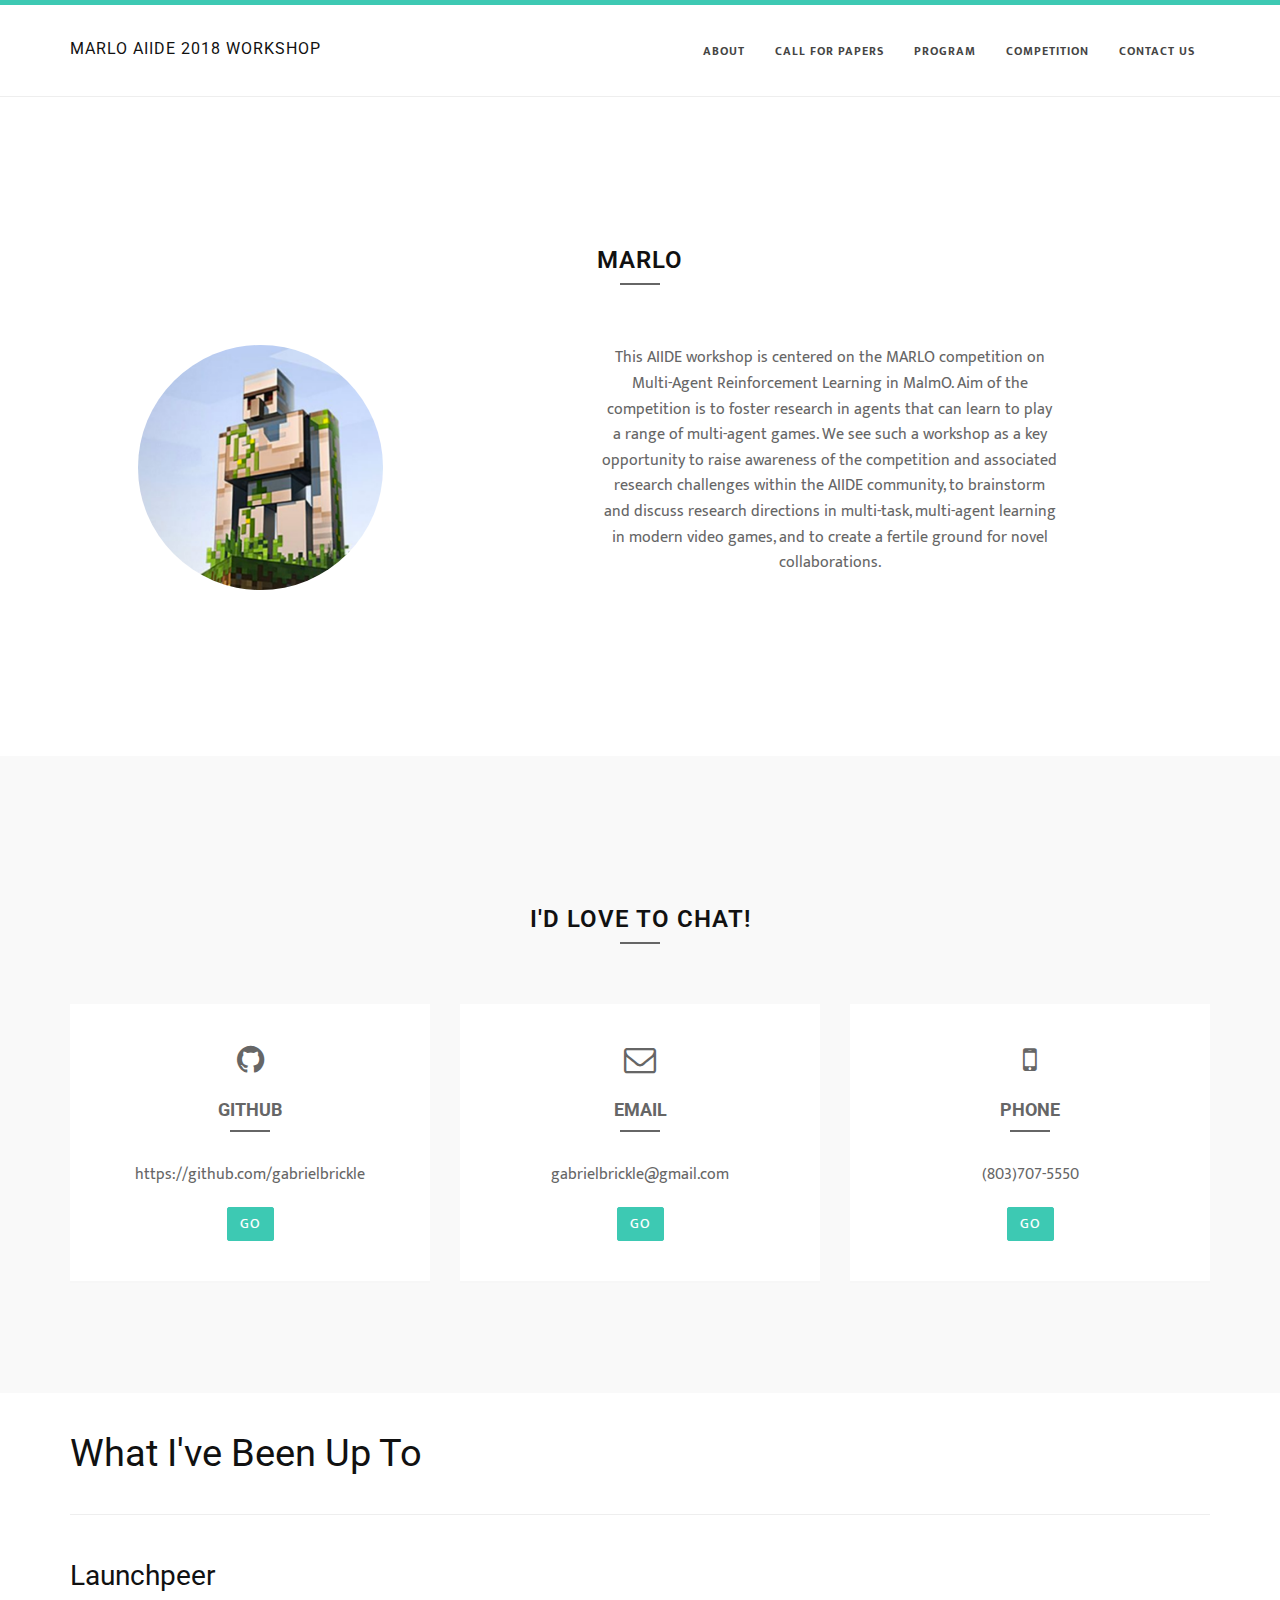
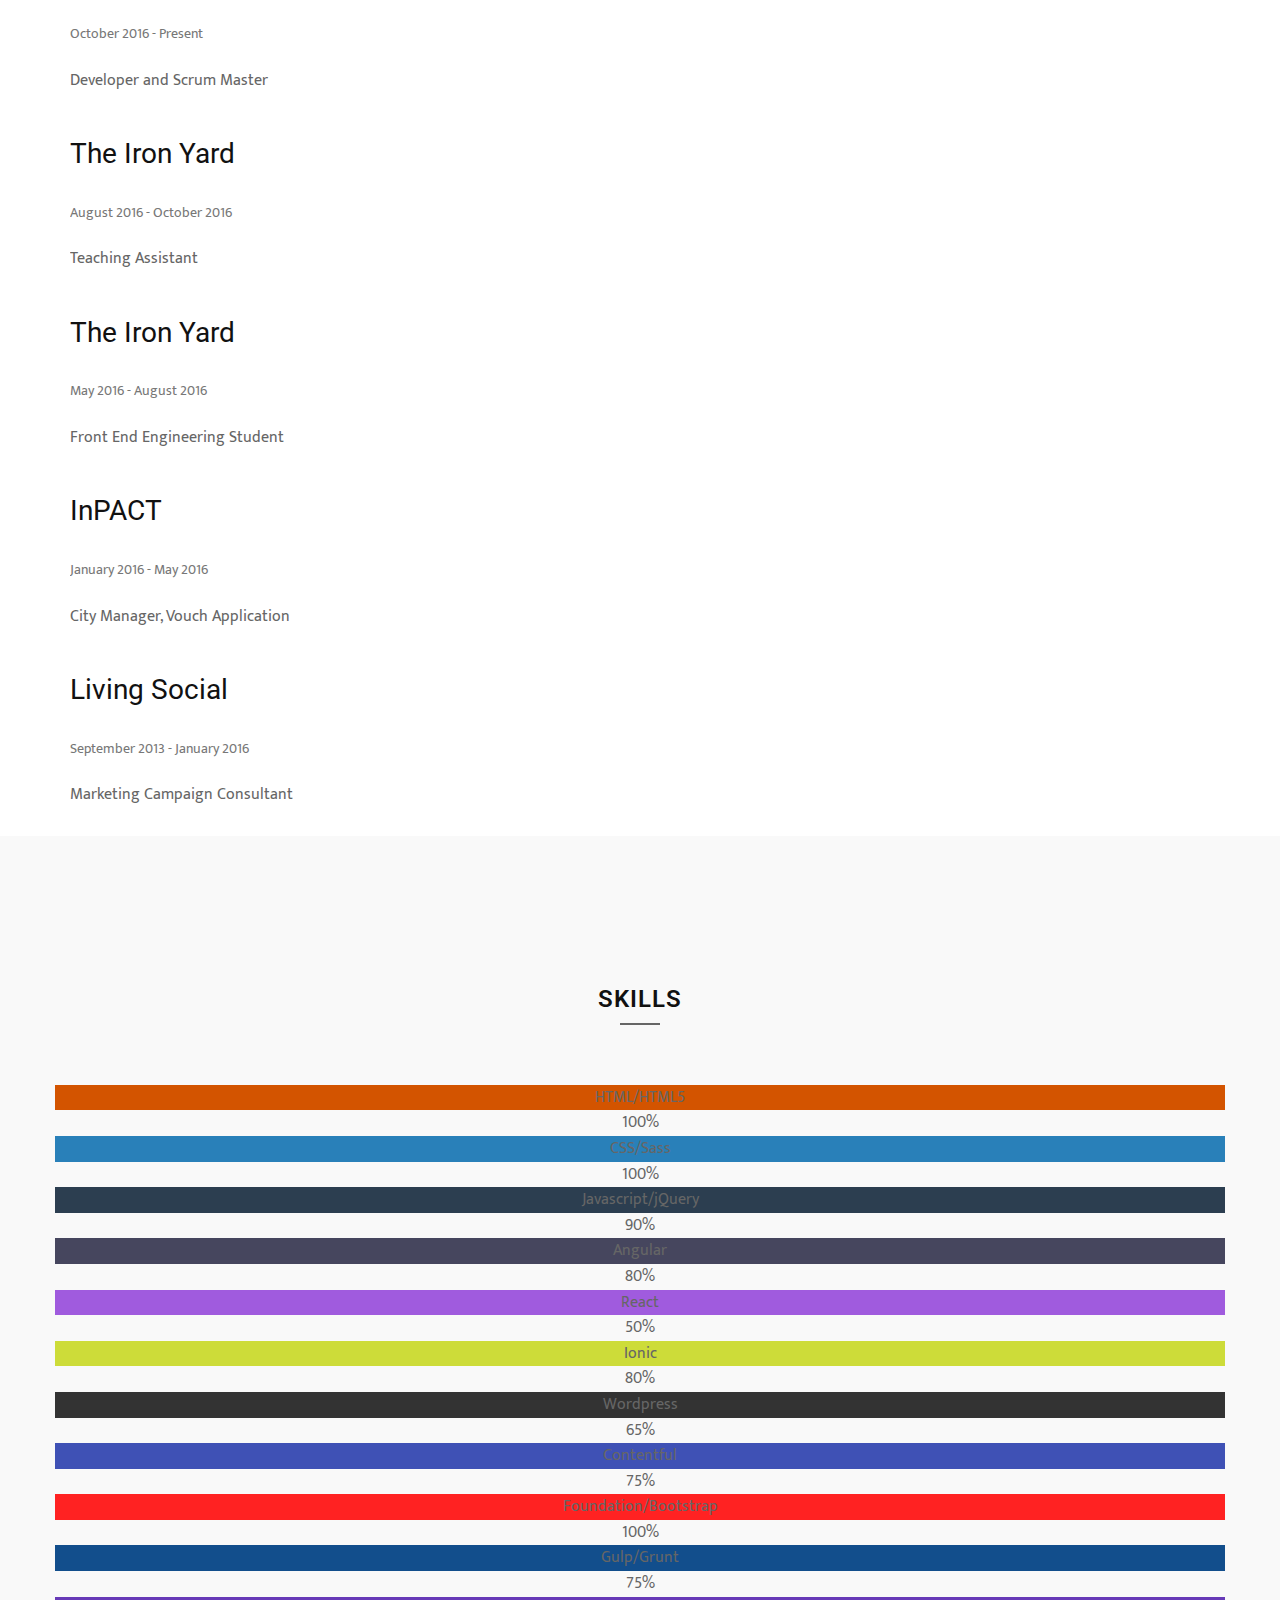
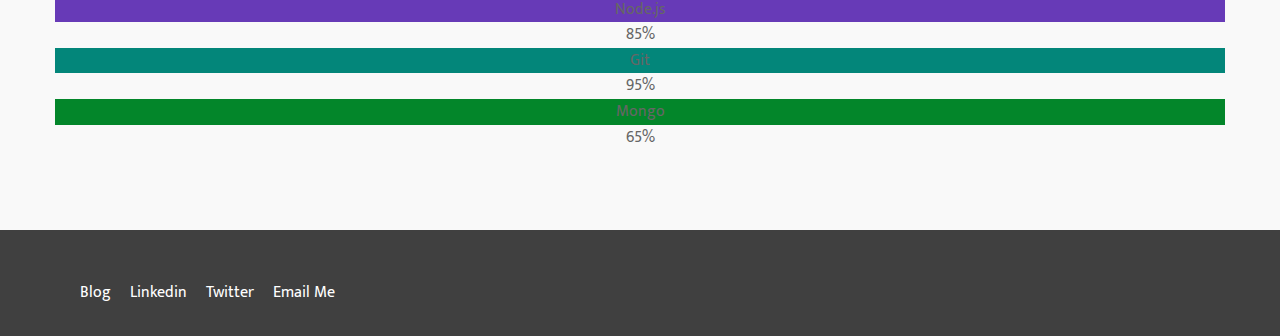
==== commit 4972b035: "Update test.html" ====
--- a/test.html
+++ b/test.html
@@ -67,14 +67,6 @@
     <!-- /Navigation -->
 
 
-
-
-
-
-
-
-
-
     <!-- Section: about -->
     <section id="about" class="home-section color-dark bg-white">
       <div class="container marginbot-50">
@@ -82,7 +74,7 @@
               <div class="col-lg-8 col-lg-offset-2">
                   <div>
                       <div class="section-heading text-center">
-                          <h2 class="h-bold">About Me</h2>
+                          <h2 class="h-bold">MARLO</h2>
                           <div class="divider-header"></div>
                       </div>
                   </div>
@@ -97,7 +89,7 @@
                   <div class="col-lg-4">
                     <div class="animatedParent">
                         <div class="section-heading text-center animated bounceInDown">
-                            <img src="img/headshot.png" alt="..." class="img-circle">
+                            <img src="img/marlo.png" alt="..." class="img-circle" style="width:70%">
 
                         </div>
                     </div>
@@ -106,12 +98,8 @@
                     <div class="col-lg-8 col-lg-offset-2 animatedParent">
                         <div class="text-center">
                             <p>
-                                I'm a saleslady turned engineer with a passion for making clean, responsive and user friendly websites and apps. I'm currently a Developer and Scrum Master at Launchpeer where we build and launch startup companies. My favorite part of being a developer, especially at Launchpeer, is being a part of an idea from conception to completion. We work with a lot of passionate clients and being able to bring their ideas to life is pretty darn cool. I also love that the field is constantly changing, so you’re rarely doing something that you’ve done before.
+                               This AIIDE workshop is centered on the MARLO competition on Multi-Agent Reinforcement Learning in MalmO. Aim of the competition is to foster research in agents that can learn to play a range of multi-agent games. We see such a workshop as a key opportunity to raise awareness of the competition and associated research challenges within the AIIDE community, to brainstorm and discuss research directions in multi-task, multi-agent learning in modern video games, and to create a fertile ground for novel collaborations.
                             </p>
-                            <p>
-                                When I'm not coding or keeping our team on track, you can find me horseback riding, spending time with my family, or with my dogs, Max and Winnie.
-                            </p>
-                            <a href="#service" class="btn btn-skin btn-scroll" onClick="window.open('resume/GabrielBudisavljevic2pdf.pdf');">See My Full Resume</a>
                         </div>
                     </div>
                   </div>
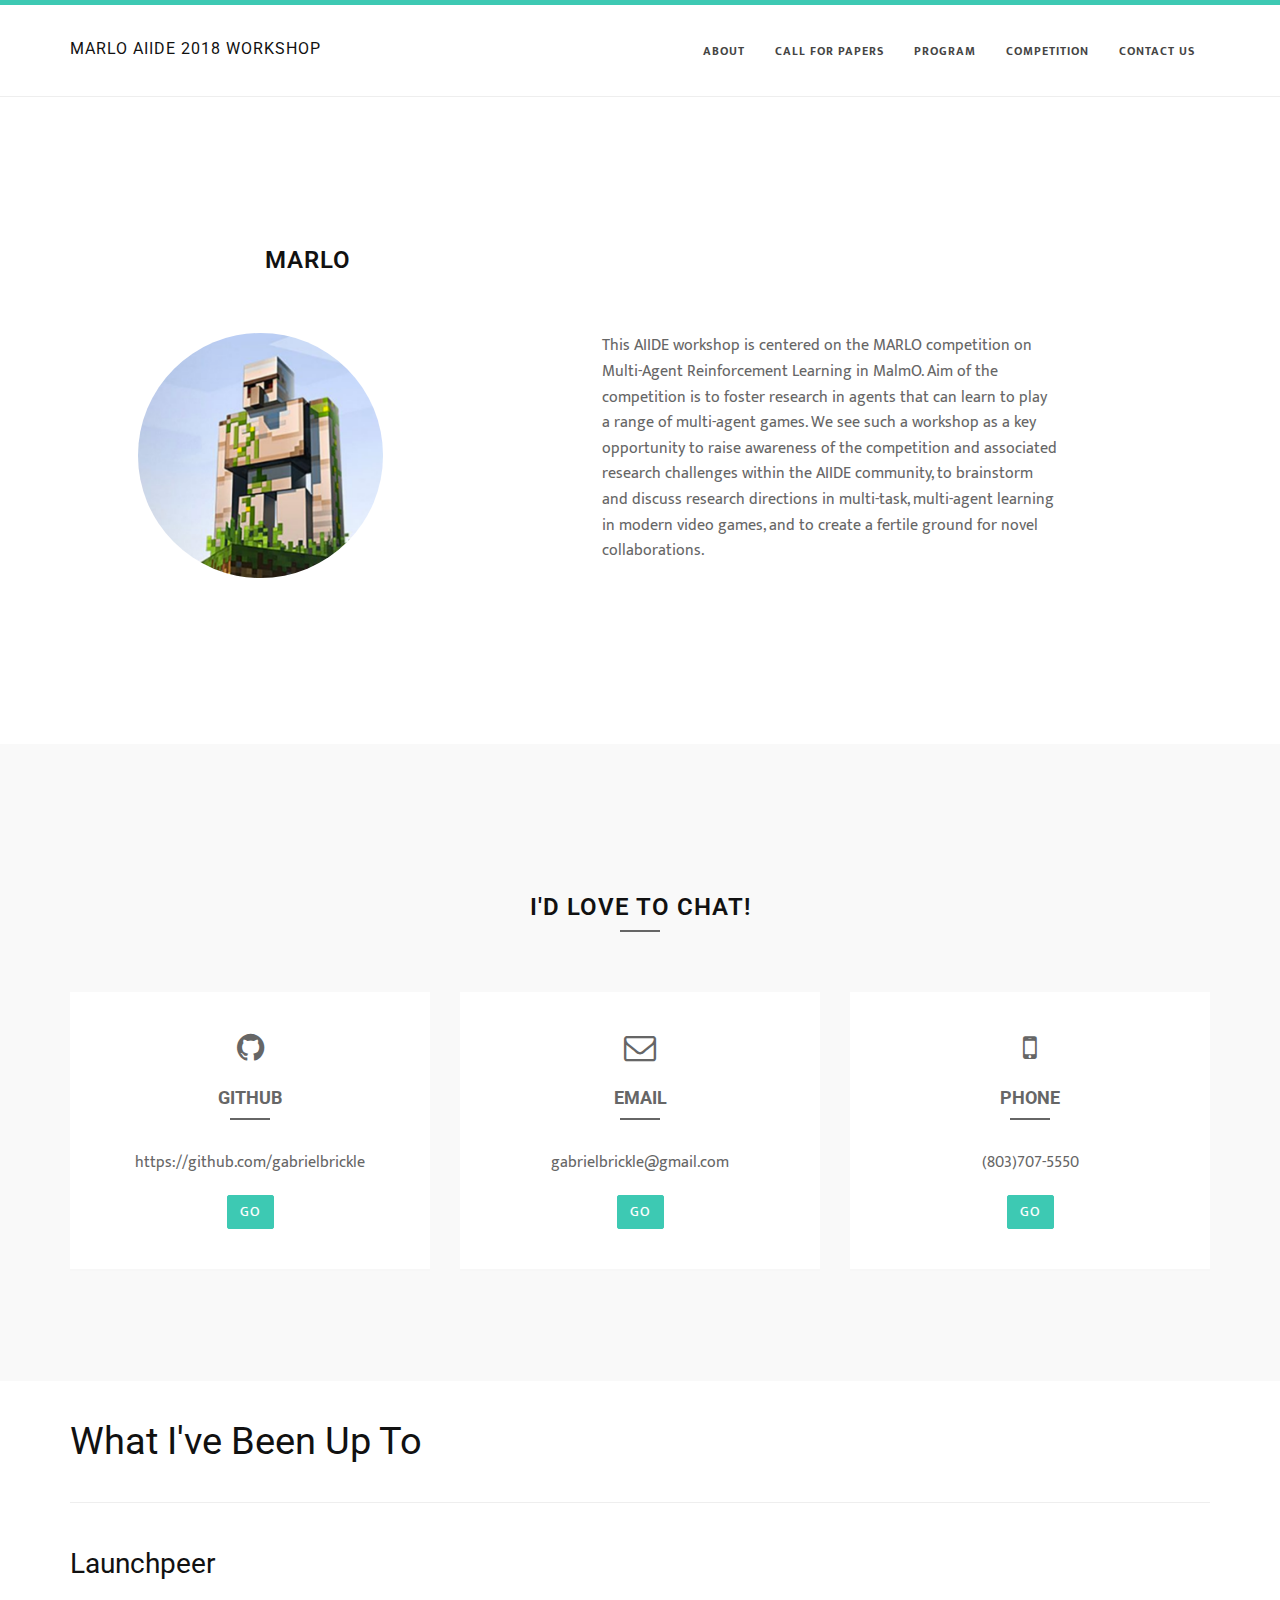
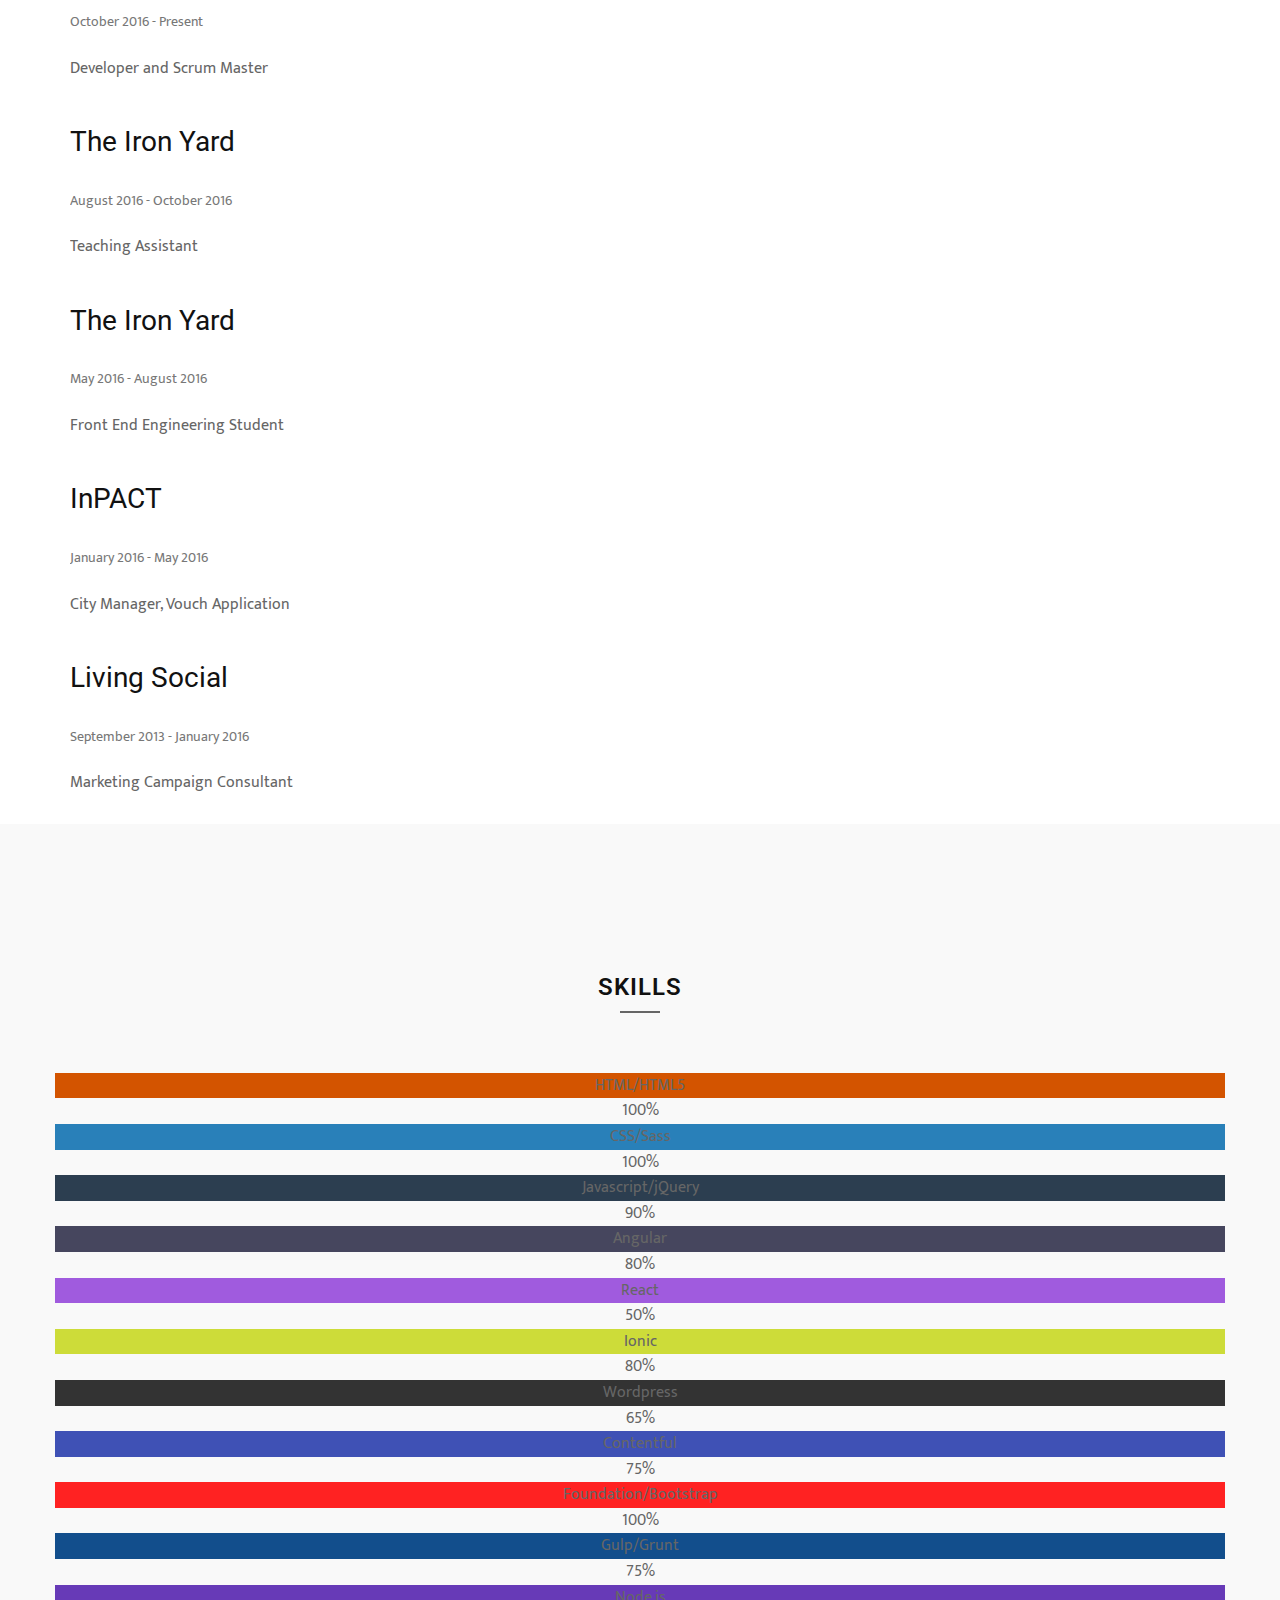
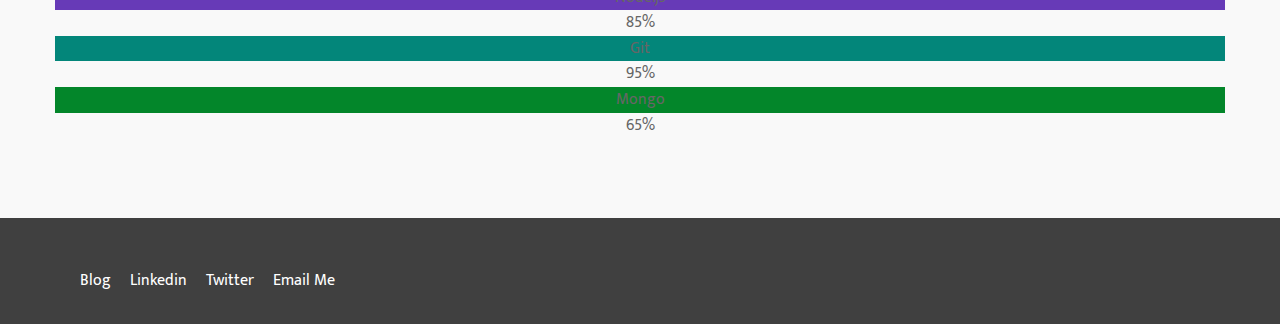
==== commit e65f4aa8: "Update test.html" ====
--- a/test.html
+++ b/test.html
@@ -73,9 +73,8 @@
           <div class="row">
               <div class="col-lg-8 col-lg-offset-2">
                   <div>
-                      <div class="section-heading text-center">
+                      <div class="section-heading text-left">
                           <h2 class="h-bold">MARLO</h2>
-                          <div class="divider-header"></div>
                       </div>
                   </div>
               </div>
@@ -96,7 +95,7 @@
                   </div>
                   <div class="col-lg-8">
                     <div class="col-lg-8 col-lg-offset-2 animatedParent">
-                        <div class="text-center">
+                        <div class="text-left">
                             <p>
                                This AIIDE workshop is centered on the MARLO competition on Multi-Agent Reinforcement Learning in MalmO. Aim of the competition is to foster research in agents that can learn to play a range of multi-agent games. We see such a workshop as a key opportunity to raise awareness of the competition and associated research challenges within the AIIDE community, to brainstorm and discuss research directions in multi-task, multi-agent learning in modern video games, and to create a fertile ground for novel collaborations.
                             </p>
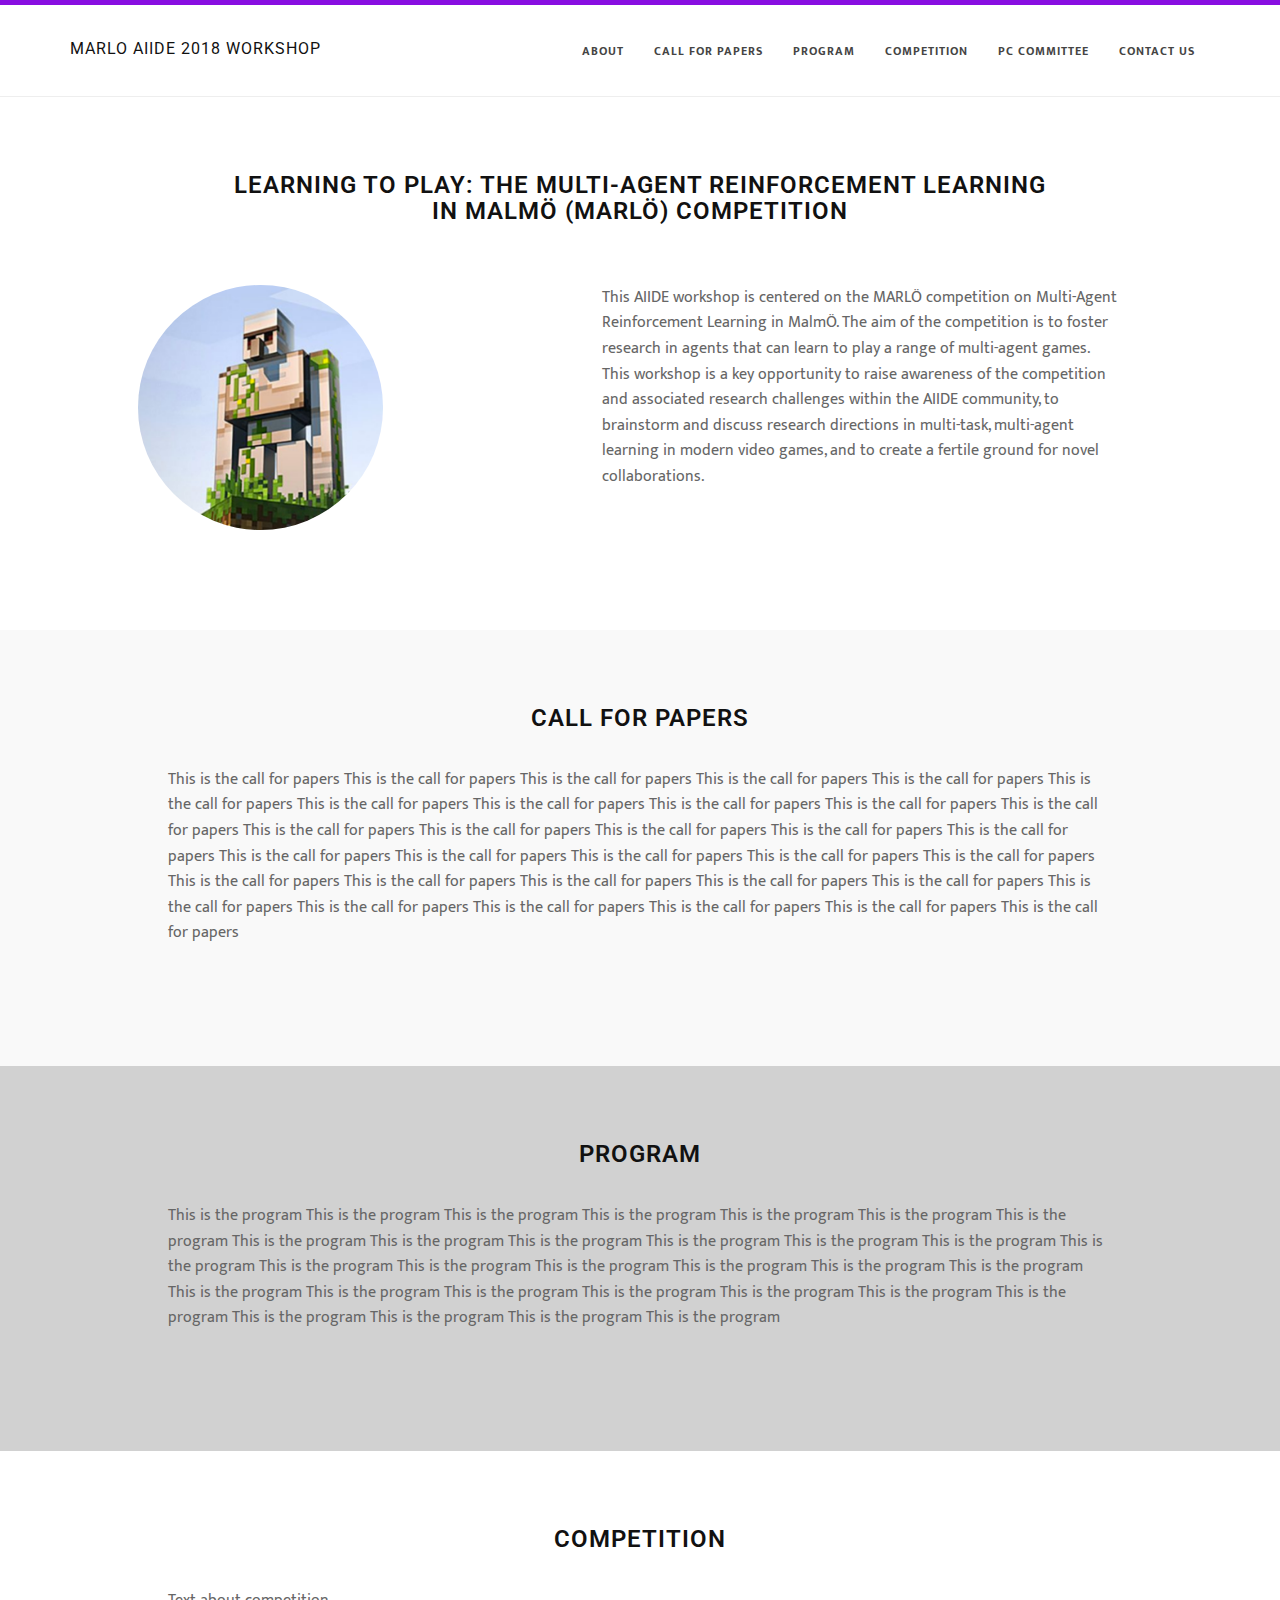
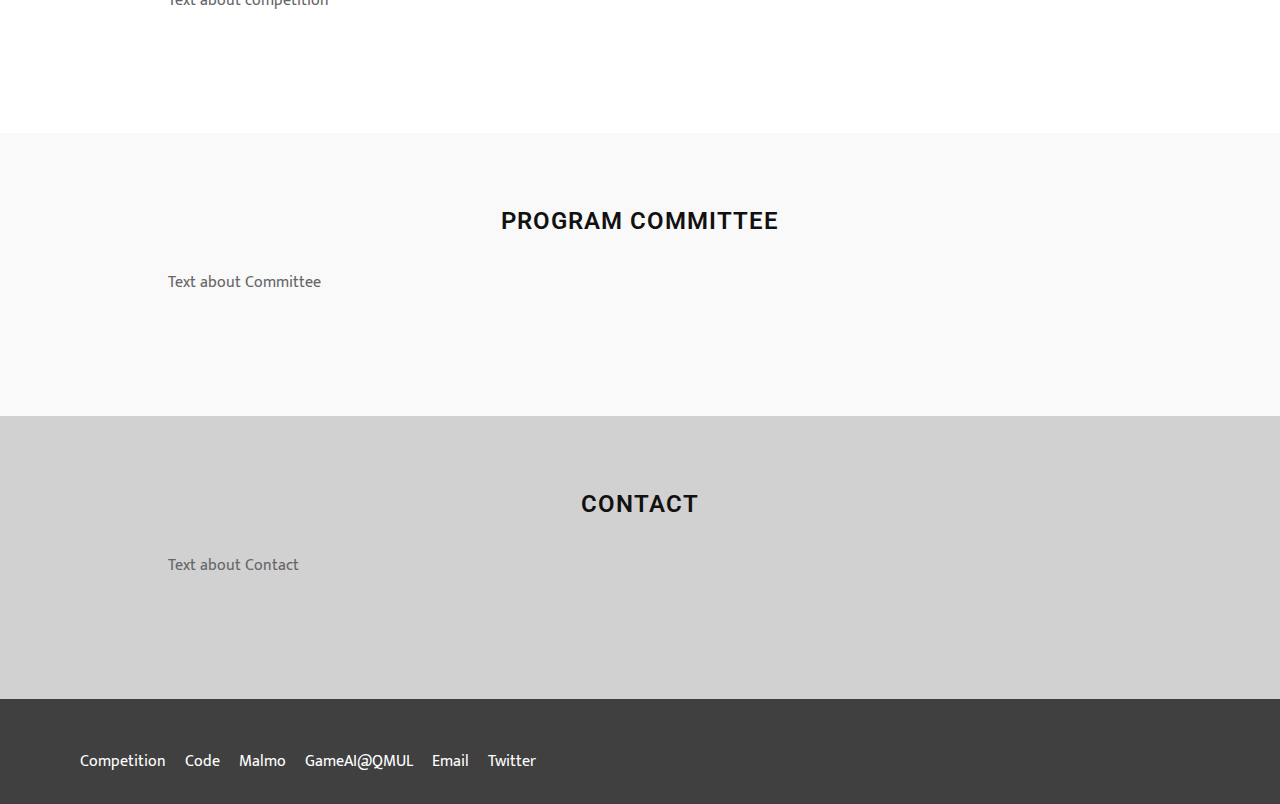
==== commit 318cce30: "all sections" ====
--- a/test.html
+++ b/test.html
@@ -52,6 +52,7 @@
                                  <li><a href="#cfp">Call for Papers</a></li>
                                  <li><a href="#program">Program</a></li>
                                  <li><a href="#competition">Competition</a></li>
+                                 <li><a href="#committee">PC Committee</a></li>
                                  <li><a href="#contact">Contact us</a></li>
                                
                             </ul>
@@ -71,13 +72,11 @@
     <section id="about" class="home-section color-dark bg-white">
       <div class="container marginbot-50">
           <div class="row">
-              <div class="col-lg-8 col-lg-offset-2">
-                  <div>
-                      <div class="section-heading text-left">
-                          <h2 class="h-bold">MARLO</h2>
+                  <div class="col-lg-10 col-lg-offset-1">
+                      <div class="section-heading text-center">
+                          <h2 class="h-bold">Learning to Play: The Multi-Agent Reinforcement Learning<br>in Malm&Ouml; (MARL&Ouml;) Competition</h2>
                       </div>
                   </div>
-              </div>
           </div>
 
       </div>
@@ -94,10 +93,10 @@
                     </div>
                   </div>
                   <div class="col-lg-8">
-                    <div class="col-lg-8 col-lg-offset-2 animatedParent">
+                    <div class="col-lg-9 col-lg-offset-2">
                         <div class="text-left">
                             <p>
-                               This AIIDE workshop is centered on the MARLO competition on Multi-Agent Reinforcement Learning in MalmO. Aim of the competition is to foster research in agents that can learn to play a range of multi-agent games. We see such a workshop as a key opportunity to raise awareness of the competition and associated research challenges within the AIIDE community, to brainstorm and discuss research directions in multi-task, multi-agent learning in modern video games, and to create a fertile ground for novel collaborations.
+                               This AIIDE workshop is centered on the MARL&Ouml; competition on Multi-Agent Reinforcement Learning in Malm&Ouml;. The aim of the competition is to foster research in agents that can learn to play a range of multi-agent games. This workshop is a key opportunity to raise awareness of the competition and associated research challenges within the AIIDE community, to brainstorm and discuss research directions in multi-task, multi-agent learning in modern video games, and to create a fertile ground for novel collaborations.
                             </p>
                         </div>
                     </div>
@@ -111,385 +110,118 @@
     <!-- /Section: about -->
 
 
-    <!-- Section: services -->
-    <section id="service" class="home-section color-dark bg-gray">
-        <div class="container marginbot-50">
-            <div class="row">
-                <div class="col-lg-8 col-lg-offset-2">
-                    <div>
-                        <div class="section-heading text-center">
-                            <h2 class="h-bold">I'd love to chat!</h2>
-                            <div class="divider-header"></div>
-                        </div>
-                    </div>
-                </div>
-            </div>
-
-        </div>
-
-        <div class="text-center">
-            <div class="container">
-
-                <div class="row animatedParent">
-                    <div class="col-xs-6 col-sm-4 col-md-4">
-                        <div class="animated rotateInDownLeft">
-                            <div class="service-box">
-                                <div class="service-icon">
-                                    <span class="fa fa-github fa-2x"></span>
-                                </div>
-                                <div class="service-desc">
-                                    <h5>Github</h5>
-                                    <div class="divider-header"></div>
-                                    <p>
-                                        https://github.com/gabrielbrickle
-                                    </p>
-                                    <a href="https://github.com/gabrielbrickle" class="btn btn-skin" target="_blank">Go</a>
-                                </div>
-                            </div>
-                        </div>
-                    </div>
-                    <div class="col-xs-6 col-sm-4 col-md-4">
-                        <div class="animated rotateInDownLeft slow">
-                            <div class="service-box">
-                                <div class="service-icon">
-                                    <span class="fa fa-envelope-o fa-2x"></span>
-                                </div>
-                                <div class="service-desc">
-                                    <h5>Email</h5>
-                                    <div class="divider-header"></div>
-                                    <p>
-                                        gabrielbrickle@gmail.com
-                                    </p>
-                                    <a href="mailto:gabrielbrickle@gmail.com" class="btn btn-skin">Go</a>
-                                </div>
-                            </div>
-                        </div>
-                    </div>
-                    <div class="col-xs-6 col-sm-4 col-md-4">
-                        <div class="animated rotateInDownLeft slower">
-                            <div class="service-box">
-                                <div class="service-icon">
-                                    <span class="fa fa-mobile fa-2x"></span>
-                                </div>
-                                <div class="service-desc">
-                                    <h5>Phone</h5>
-                                    <div class="divider-header"></div>
-                                    <p>
-                                        (803)707-5550
-                                    </p>
-                                    <a href="tel:8037075550" class="btn btn-skin">Go</a>
-                                </div>
-                            </div>
-                        </div>
-                    </div>
-
-                </div>
-            </div>
-        </div>
-    </section>
-    <!-- /Section: services -->
-
-
-
-
-
-
-
-
-
-
-
-
-
-
-
-
-
-
-
-
-
-
-
-
-
-
-
-
-
-    <!-- Section: works -->
-    <!-- <section id="works" class="home-section color-dark text-center bg-white">
-        <div class="container marginbot-50">
-            <div class="row">
-                <div class="col-lg-8 col-lg-offset-2">
-                    <div>
-                        <div class="animatedParent">
-                            <div class="section-heading text-center">
-                                <h2 class="h-bold animated bounceInDown">Projects</h2>
-                                <div class="divider-header"></div>
-                            </div>
-                        </div>
-                    </div>
-                </div>
-            </div>
-        </div>
-            <div class="container">
-            	<div class="row">
-                	<div id="carousel-example-generic" class="carousel slide" data-ride="carousel">
-            			<ol class="carousel-indicators">
-            			  	<li data-target="#carousel-example-generic" data-slide-to="0" class="active"></li>
-            			    <li data-target="#carousel-example-generic" data-slide-to="1"></li>
-            			    <li data-target="#carousel-example-generic" data-slide-to="2"></li>
-            			</ol>
-            			<div class="carousel-inner">
-            			    <div class="item active">
-            			    	<img src="img/unlockchucktownsnip.jpg" alt="First slide">
-                                <div class="header-text hidden-xs">
-                                    <div class="col-md-12 text-center">
-                                        <h2>
-                                        	<span>Unlock Chucktown</span>
-                                        </h2>
-                                        <br>
-                                        <div class="">
-                                            <a class="btn btn-theme btn-sm btn-min-block" href="#">Login</a><a class="btn btn-theme btn-sm btn-min-block" href="http://unlockchucktown.com/" target="_blank">Visit Site</a></div>
-                                    </div>
-                                </div>
-            			    </div>
-            			    <div class="item">
-            			    	<img src="http://unsplash.s3.amazonaws.com/batch%209/barcelona-boardwalk.jpg" alt="Second slide">
-                                <div class="header-text hidden-xs">
-                                    <div class="col-md-12 text-center">
-                                        <h2>
-                                            <span>Welcome to LOREM IPSUM</span>
-                                        </h2>
-                                        <br>
-                                        <h3>
-                                        	<span>Lorem ipsum dolor sit amet, consectetur adipiscing elit.</span>
-                                        </h3>
-                                        <br>
-                                        <div class="">
-                                            <a class="btn btn-theme btn-sm btn-min-block" href="#">Login</a><a class="btn btn-theme btn-sm btn-min-block" href="#">Register</a></div>
-                                    </div>
-                                </div>
-            			    </div>
-            			    <div class="item">
-            			    	<img src="http://unsplash.s3.amazonaws.com/batch%209/barcelona-boardwalk.jpg" alt="Third slide">
-                                <div class="header-text hidden-xs">
-                                    <div class="col-md-12 text-center">
-                                        <h2>
-                                            <span>Welcome to LOREM IPSUM</span>
-                                        </h2>
-                                        <br>
-                                        <h3>
-                                        	<span>Lorem ipsum dolor sit amet, consectetur adipiscing elit.</span>
-                                        </h3>
-                                        <br>
-                                        <div class="">
-                                            <a class="btn btn-theme btn-sm btn-min-block" href="#">Login</a><a class="btn btn-theme btn-sm btn-min-block" href="#">Register</a></div>
-                                    </div>
-                                </div>
-            			    </div>
-            			</div>
-            			<a class="left carousel-control" href="#carousel-example-generic" data-slide="prev">
-            		    	<span class="glyphicon glyphicon-chevron-left"></span>
-            			</a>
-            			<a class="right carousel-control" href="#carousel-example-generic" data-slide="next">
-            		    	<span class="glyphicon glyphicon-chevron-right"></span>
-            			</a>
-            		</div>
-            	</div>
-            </div>
-    </section> -->
-    <!-- /Section: works -->
-    <!-- Section - work experience -->
-
-                <div class="container">
-                    		<div class="row">
-                				<div class="col-md-12">
-                					<div class="page-header">
-                					  <h1>What I've Been Up To</h1>
-                					</div>
-                					<div style="display:inline-block;width:100%;overflow-y:auto;">
-                					<ul class="timeline timeline-horizontal">
-                						<li class="timeline-item">
-                							<div class="timeline-badge"><img src="img/launchpeer.jpg" alt=""></div>
-                							<div class="timeline-panel">
-                								<div class="timeline-heading">
-                									<h4 class="timeline-title">Launchpeer</h4>
-                									<p><small class="text-muted">October 2016 - Present</small></p>
-                								</div>
-                								<div class="timeline-body">
-                									<p>Developer and Scrum Master</p>
-                								</div>
-                							</div>
-                						</li>
-                						<li class="timeline-item">
-                							<div class="timeline-badge"><img src="img/ironyard.png" alt=""></div>
-                							<div class="timeline-panel">
-                								<div class="timeline-heading">
-                									<h4 class="timeline-title">The Iron Yard</h4>
-                									<p><small class="text-muted">August 2016 - October 2016</small></p>
-                								</div>
-                								<div class="timeline-body">
-                									<p>Teaching Assistant</p>
-                								</div>
-                							</div>
-                						</li>
-                						<li class="timeline-item">
-                							<div class="timeline-badge"><img src="img/ironyard.png" alt=""></i></div>
-                							<div class="timeline-panel">
-                								<div class="timeline-heading">
-                									<h4 class="timeline-title">The Iron Yard</h4>
-                									<p><small class="text-muted">May 2016 - August 2016</small></p>
-                								</div>
-                								<div class="timeline-body">
-                									<p>Front End Engineering Student</p>
-                								</div>
-                							</div>
-                						</li>
-                						<li class="timeline-item">
-                							<div class="timeline-badge"><img src="img/inpact.png" alt=""></div>
-                							<div class="timeline-panel">
-                								<div class="timeline-heading">
-                									<h4 class="timeline-title">InPACT</h4>
-                									<p><small class="text-muted">January 2016 - May 2016</small></p>
-                								</div>
-                								<div class="timeline-body">
-                									<p>City Manager, Vouch Application</p>
-                								</div>
-                							</div>
-                						</li>
-                						<li class="timeline-item">
-                							<div class="timeline-badge"><img src="img/ls.png" alt=""></div>
-                							<div class="timeline-panel">
-                								<div class="timeline-heading">
-                									<h4 class="timeline-title">Living Social</h4>
-                									<p><small class="text-muted">September 2013 - January 2016</small></p>
-                								</div>
-                								<div class="timeline-body">
-                									<p>Marketing Campaign Consultant</p>
-                								</div>
-                							</div>
-                						</li>
-                					</ul>
-                				</div>
-                				</div>
-                			</div>
-
-                		</div>
-        <!--/.EMPLOYEMENT END-->
-    <!-- Section: contact -->
-    <section id="contact" class="home-section nopadd-bot color-dark bg-gray text-center">
-        <div class="container marginbot-50">
-            <div class="row">
-                <div class="col-lg-8 col-lg-offset-2">
-                    <div class="animatedParent">
-                        <div class="section-heading text-center">
-                            <h2 class="h-bold animated bounceInDown">Skills</h2>
-                            <div class="divider-header"></div>
-                        </div>
-                    </div>
-                </div>
-            </div>
-
-        </div>
-
-        <div class="container">
-
-            <div class="row marginbot-80">
-
-                <div class="skillbar clearfix " data-percent="100%">
-                    <div class="skillbar-title" style="background: #d35400;"><span>HTML/HTML5</span></div>
-                    <div class="skillbar-bar" style="background: #e67e22;"></div>
-                    <div class="skill-bar-percent">100%</div>
-                </div>
-                <!-- End Skill Bar -->
-
-                <div class="skillbar clearfix " data-percent="100%">
-                    <div class="skillbar-title" style="background: #2980b9;"><span>CSS/Sass</span></div>
-                    <div class="skillbar-bar" style="background: #3498db;"></div>
-                    <div class="skill-bar-percent">100%</div>
-                </div>
-                <!-- End Skill Bar -->
-
-                <div class="skillbar clearfix " data-percent="90%">
-                    <div class="skillbar-title" style="background: #2c3e50;"><span>Javascript/jQuery</span></div>
-                    <div class="skillbar-bar" style="background: #2c3e50;"></div>
-                    <div class="skill-bar-percent">90%</div>
-                </div>
-                <!-- End Skill Bar -->
-
-                <div class="skillbar clearfix " data-percent="80%">
-                    <div class="skillbar-title" style="background: #46465e;"><span>Angular</span></div>
-                    <div class="skillbar-bar" style="background: #5a68a5;"></div>
-                    <div class="skill-bar-percent">80%</div>
-                </div>
-
-                <div class="skillbar clearfix " data-percent="50%">
-                    <div class="skillbar-title" style="background: #a05bde;"><span>React</span></div>
-                    <div class="skillbar-bar" style="background: #be5bde;"></div>
-                    <div class="skill-bar-percent">50%</div>
-                </div>
-
-                <div class="skillbar clearfix " data-percent="80%">
-                    <div class="skillbar-title" style="background: #cddc39;"><span>Ionic</span></div>
-                    <div class="skillbar-bar" style="background: #89c34a;"></div>
-                    <div class="skill-bar-percent">80%</div>
-                </div>
-                <!-- End Skill Bar -->
-
-                <div class="skillbar clearfix " data-percent="65%">
-                    <div class="skillbar-title" style="background: #333333;"><span>Wordpress</span></div>
-                    <div class="skillbar-bar" style="background: #525252;"></div>
-                    <div class="skill-bar-percent">65%</div>
-                </div>
-
-                <div class="skillbar clearfix " data-percent="75%">
-                    <div class="skillbar-title" style="background: #3f51b5;"><span>Contentful</span></div>
-                    <div class="skillbar-bar" style="background: #3f69b5;"></div>
-                    <div class="skill-bar-percent">75%</div>
-                </div>
-                <!-- End Skill Bar -->
-
-                <div class="skillbar clearfix " data-percent="100%">
-                    <div class="skillbar-title" style="background: #ff2222;"><span>Foundation/Bootstrap</span></div>
-                    <div class="skillbar-bar" style="background: #ff5722;"></div>
-                    <div class="skill-bar-percent">100%</div>
-                </div>
-                <!-- End Skill Bar -->
-
-                <div class="skillbar clearfix " data-percent="75%">
-                    <div class="skillbar-title" style="background: #124e8c;"><span>Gulp/Grunt</span></div>
-                    <div class="skillbar-bar" style="background: #4288d0;"></div>
-                    <div class="skill-bar-percent">75%</div>
-                </div>
-                <!-- End Skill Bar -->
-
-                <div class="skillbar clearfix " data-percent="85%">
-                    <div class="skillbar-title" style="background: #673ab7;"><span>Node.js</span></div>
-                    <div class="skillbar-bar" style="background: #bc76c7;"></div>
-                    <div class="skill-bar-percent">85%</div>
-                </div>
-                <!-- End Skill Bar -->
-
-                <div class="skillbar clearfix " data-percent="95%">
-                    <div class="skillbar-title" style="background: #03867a;"><span>Git</span></div>
-                    <div class="skillbar-bar" style="background: #009688;"></div>
-                    <div class="skill-bar-percent">95%</div>
-                </div>
-
-                <div class="skillbar clearfix " data-percent="65%">
-                    <div class="skillbar-title" style="background: #03862a;"><span>Mongo</span></div>
-                    <div class="skillbar-bar" style="background: #4caf50;"></div>
-                    <div class="skill-bar-percent">65%</div>
-                </div>
-                <!-- End Skill Bar -->
-
-
-
-            </div>
-    </section>
-    <!-- /Section: contact -->
+    <!-- Section: Call for papers -->
+    <section id="cfp" class="home-section color-dark bg-gray">
+        <div class="container marginbot-50">
+            <div class="row">
+                <div class="col-lg-10 col-lg-offset-1">
+                    <div>
+                        <div class="section-heading text-center">
+                            <h2 class="h-bold">Call for papers</h2>
+                        </div><br>
+                        <div class="text-left">
+                        <p> This is the call for papers This is the call for papers This is the call for papers This is the call for papers This is the call for papers This is the call for papers This is the call for papers This is the call for papers This is the call for papers This is the call for papers This is the call for papers This is the call for papers This is the call for papers This is the call for papers This is the call for papers This is the call for papers This is the call for papers This is the call for papers This is the call for papers This is the call for papers This is the call for papers This is the call for papers This is the call for papers This is the call for papers This is the call for papers This is the call for papers This is the call for papers This is the call for papers This is the call for papers This is the call for papers This is the call for papers This is the call for papers </p>
+                        </div>
+                    </div>
+                </div>
+            </div>
+
+        </div>
+
+    </section>
+    <!-- /Section: Call for papers -->
+
+
+
+    <!-- Section: Program -->
+    <section id="program" class="home-section color-dark bg-gray-dark">
+        <div class="container marginbot-50">
+            <div class="row">
+                <div class="col-lg-10 col-lg-offset-1">
+                    <div>
+                        <div class="section-heading text-center">
+                            <h2 class="h-bold">Program</h2>
+                        </div><br>
+                        <div class="text-left">
+                            <p> This is the program  This is the program This is the program This is the program This is the program This is the program This is the program This is the program This is the program This is the program This is the program This is the program This is the program This is the program This is the program This is the program This is the program This is the program This is the program This is the program This is the program This is the program This is the program This is the program This is the program This is the program This is the program This is the program This is the program This is the program This is the program </p>
+                        </div>
+                    </div>
+                </div>
+            </div>
+            
+        </div>
+        
+    </section>
+    <!-- /Section: Program -->
+
+
+    <!-- Section: Competition -->
+    <section id="competition" class="home-section color-dark bg-white">
+        <div class="container marginbot-50">
+            <div class="row">
+                <div class="col-lg-10 col-lg-offset-1">
+                    <div>
+                        <div class="section-heading text-center">
+                            <h2 class="h-bold">Competition</h2>
+                        </div><br>
+                        <div class="text-left">
+                            <p> Text about competition</p>
+                        </div>
+                    </div>
+                </div>
+            </div>
+            
+        </div>
+        
+    </section>
+    <!-- /Section: Competition -->
+
+
+    <!-- Section: Committee -->
+    <section id="committee" class="home-section color-dark bg-gray">
+        <div class="container marginbot-50">
+            <div class="row">
+                <div class="col-lg-10 col-lg-offset-1">
+                    <div>
+                        <div class="section-heading text-center">
+                            <h2 class="h-bold">Program Committee</h2>
+                        </div><br>
+                        <div class="text-left">
+                            <p> Text about Committee </p>
+                        </div>
+                    </div>
+                </div>
+            </div>
+            
+        </div>
+        
+    </section>
+    <!-- /Section: Committee -->
+
+
+
+    <!-- Section: Contact -->
+    <section id="contact" class="home-section color-dark bg-gray-dark">
+        <div class="container marginbot-50">
+            <div class="row">
+                <div class="col-lg-10 col-lg-offset-1">
+                    <div>
+                        <div class="section-heading text-center">
+                            <h2 class="h-bold">Contact</h2>
+                        </div><br>
+                        <div class="text-left">
+                            <p> Text about Contact </p>
+                        </div>
+                    </div>
+                </div>
+            </div>
+            
+        </div>
+        
+    </section>
+    <!-- /Section: Contact -->
+
+
 
 
     <footer>
@@ -497,10 +229,12 @@
             <div class="row">
                 <div class="col-md-6">
                     <ul class="footer-menu">
-                        <li><a href="https://tiyfinalproject.wordpress.com/" target="_blank">Blog</a></li>
-                        <li><a href="https://www.linkedin.com/in/gabriel-brickle-aa842b4a" target="_blank">Linkedin</a></li>
-                        <li><a href="https://twitter.com/gabrielbrickle" target="_blank">Twitter</a></li>
-                        <li><a href="mailto:gabrielbrickle@gmail.com">Email Me</a></li>
+                        <li><a href="https://www.crowdai.org/challenges/marlo-2018" target="_blank">Competition</a></li>
+                        <li><a href="https://github.com/spMohanty/marLo" target="_blank">Code</a></li>
+                        <li><a href="https://www.microsoft.com/en-us/research/project/project-malmo/" target="_blank">Malmo</a></li>
+                        <li><a href="http://gameai.eecs.qmul.ac.uk/" target="_blank">GameAI@QMUL</a></li>
+                        <li><a href="mailto:diego.perez@qmul.ac.uk">Email</a></li>
+                        <li><a href="https://twitter.com/Project_Malmo" target="_blank">Twitter</a></li>
                     </ul>
                 </div>
                 <div class="col-md-6 text-right">
--- a/css/style.css
+++ b/css/style.css
@@ -324,8 +324,8 @@
 ============================ */
 
 .home-section {
-    padding-top: 150px;
-    padding-bottom: 110px;
+    padding-top: 75px;
+    padding-bottom: 50px;
 	display:block;
     position:relative;
     z-index:120;
@@ -397,7 +397,10 @@
 .bg-gray {
 	background: #f9f9f9;
 }
-
+
+.bg-gray-dark {
+	background: #D1D1D1;
+}
 
 .bg-dark {
 	background: #404040;
@@ -921,10 +924,10 @@
 
 .btn-default:hover,
 .btn-default:focus {
-    border: 1px solid #28c3ab;
+    border: 1px solid #539B54;
     outline: 0;
     color: #000;
-    background-color: #28c3ab;
+    background-color: #539B54;
 }
 
 .btn-huge {
--- a/color/default.css
+++ b/color/default.css
@@ -1,74 +1,74 @@
 a:hover,
 a:focus {
-    color: #3dc9b3;
+    color: #880EE1;
 }
 
 #navigation {
-	border-top: 5px solid #3dc9b3;
+	border-top: 5px solid #880EE1;
 }
 
 a,.tp-caption a.btn:hover {
-	color: #3dc9b3;
+	color: #880EE1;
 }
 .top-nav-collapse {
-	background: #3dc9b3;
+	background: #880EE1;
 }
 
 .carousel-indicators .active {
-    background-color: #3dc9b3;
+    background-color: #880EE1;
 }
 
 .header-text h2 span {
-    background-color: #3dc9b3;
+    background-color: #880EE1;
 }
 
 
 .navbar-custom ul.nav ul.dropdown-menu li a:hover {
-	color: #3dc9b3;
+	color: #880EE1;
 }
 
 .owl-theme .owl-controls .owl-page.active span,
 .owl-theme .owl-controls.clickable .owl-page:hover span {
-    background-color: #3dc9b3;
+    background-color: #880EE1;
 }
 
 .widget-avatar .avatar:hover {
-    border: 5px solid #3dc9b3;
+    border: 5px solid #880EE1;
 }
 
 .bg-skin {
-	background: #3dc9b3;
+	background: #880EE1;
 }
 
 .highlight-color {
-	background-color: #3dc9b3;
+	background-color: #880EE1;
 }
 
 .service-box:hover {
-	border-bottom: 2px solid #3dc9b3;
+	border-bottom: 2px solid #880EE1;
 }
 
 
 
 form#contact-form input:focus,form#contact-form select:focus,form#contact-form textarea:focus {
-	border-color: #3dc9b3;
+	border-color: #880EE1;
 }
 form.search-form input:focus {
-	border-color: #3dc9b3;
+	border-color: #880EE1;
 }
 
 /* footer */
 ul.footer-menu li a:hover {
-	color: #3dc9b3;
+	color: #880EE1;
 }
 
 footer a.totop:hover {
-	color: #3dc9b3;
+	color: #880EE1;
 }
 
 
 .btn-skin {
   color: #fff;
-  background-color: #3dc9b3;
-  border-color: #3dc9b3;
+  background-color: #880EE1;
+  border-color: #880EE1;
 }
